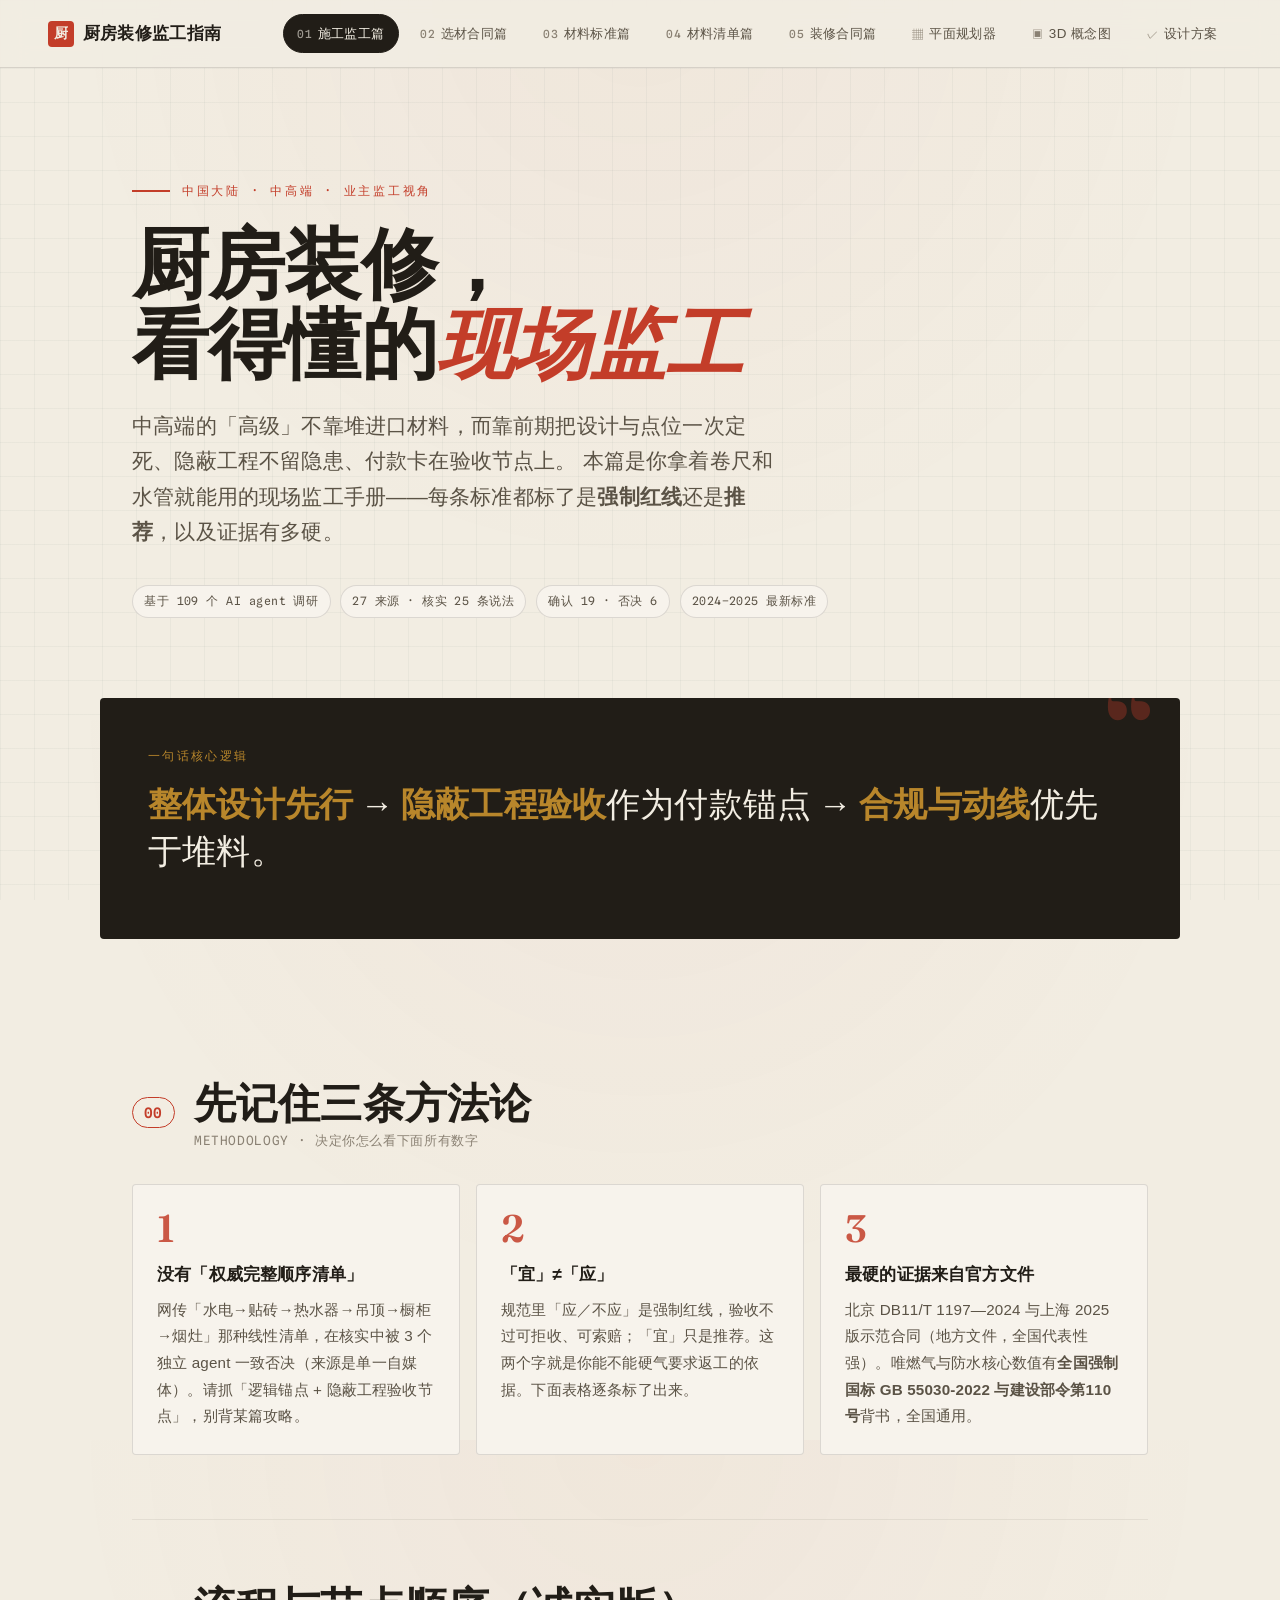
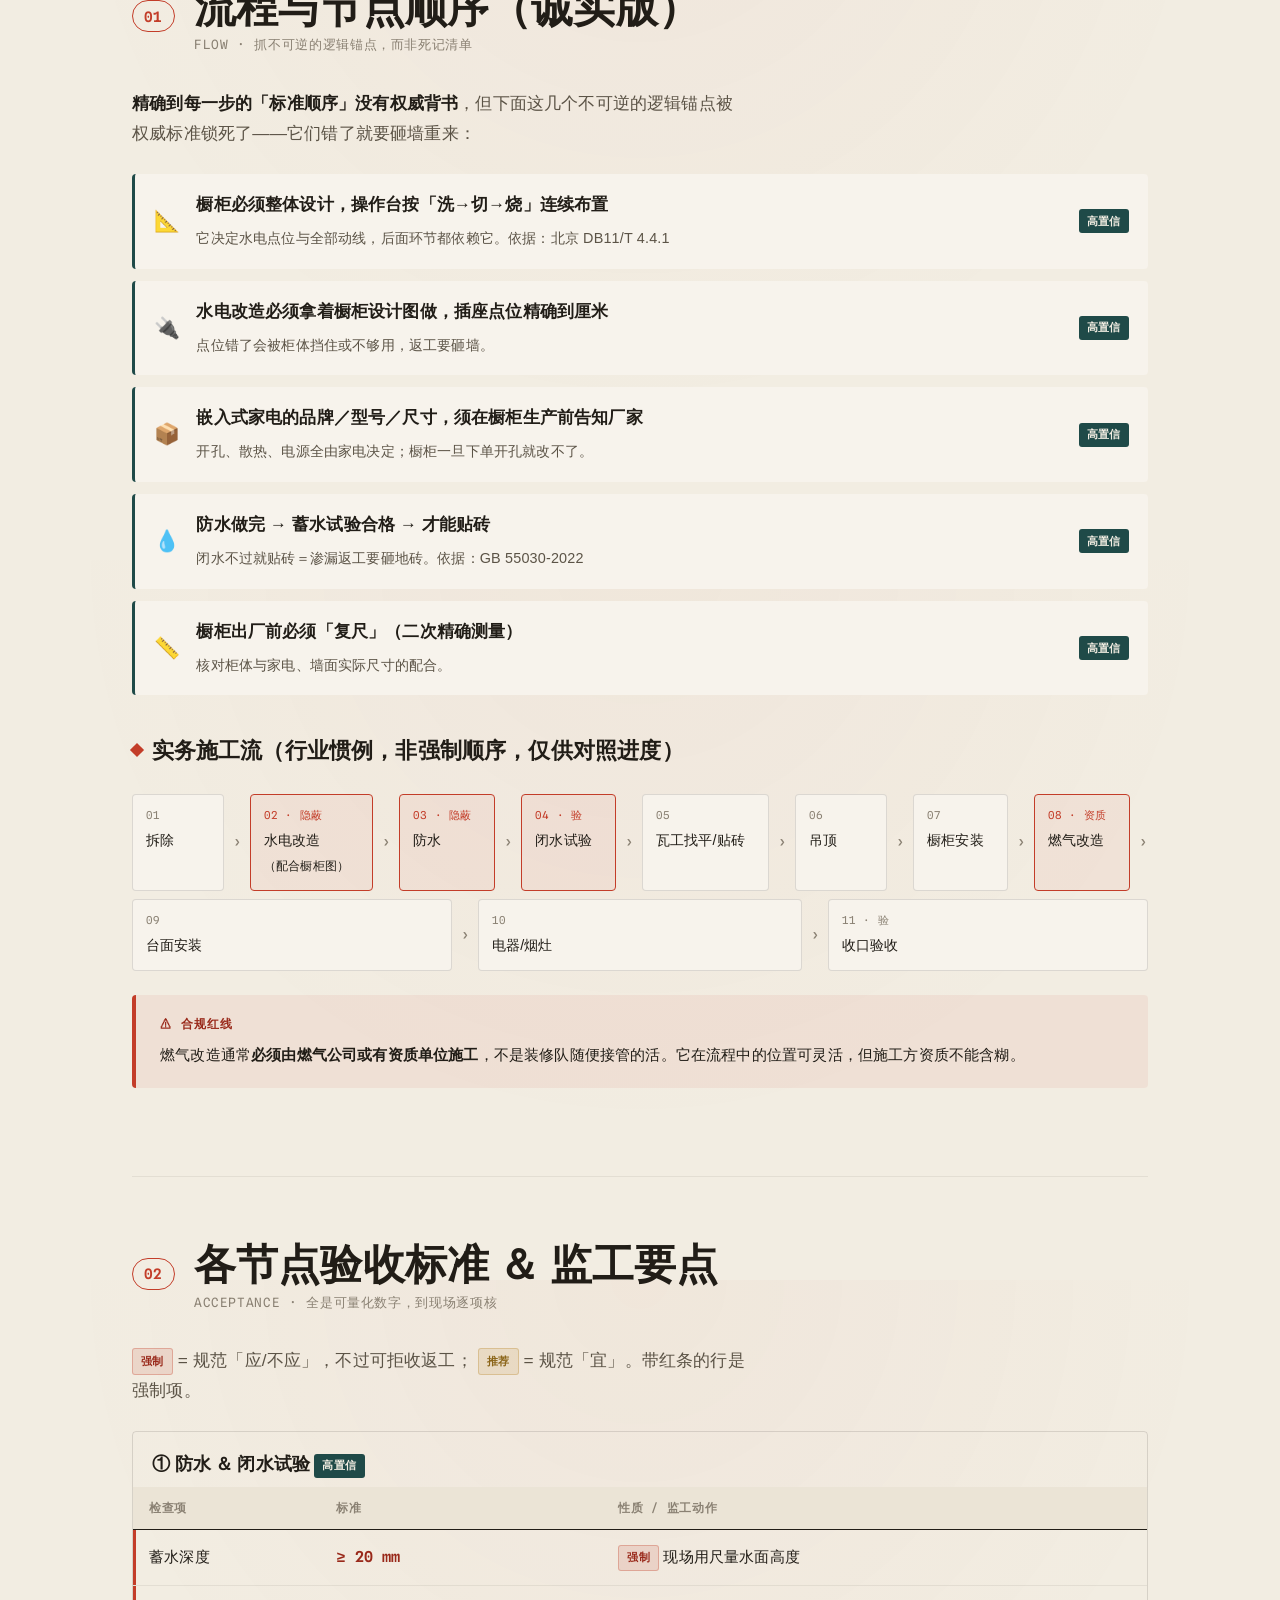
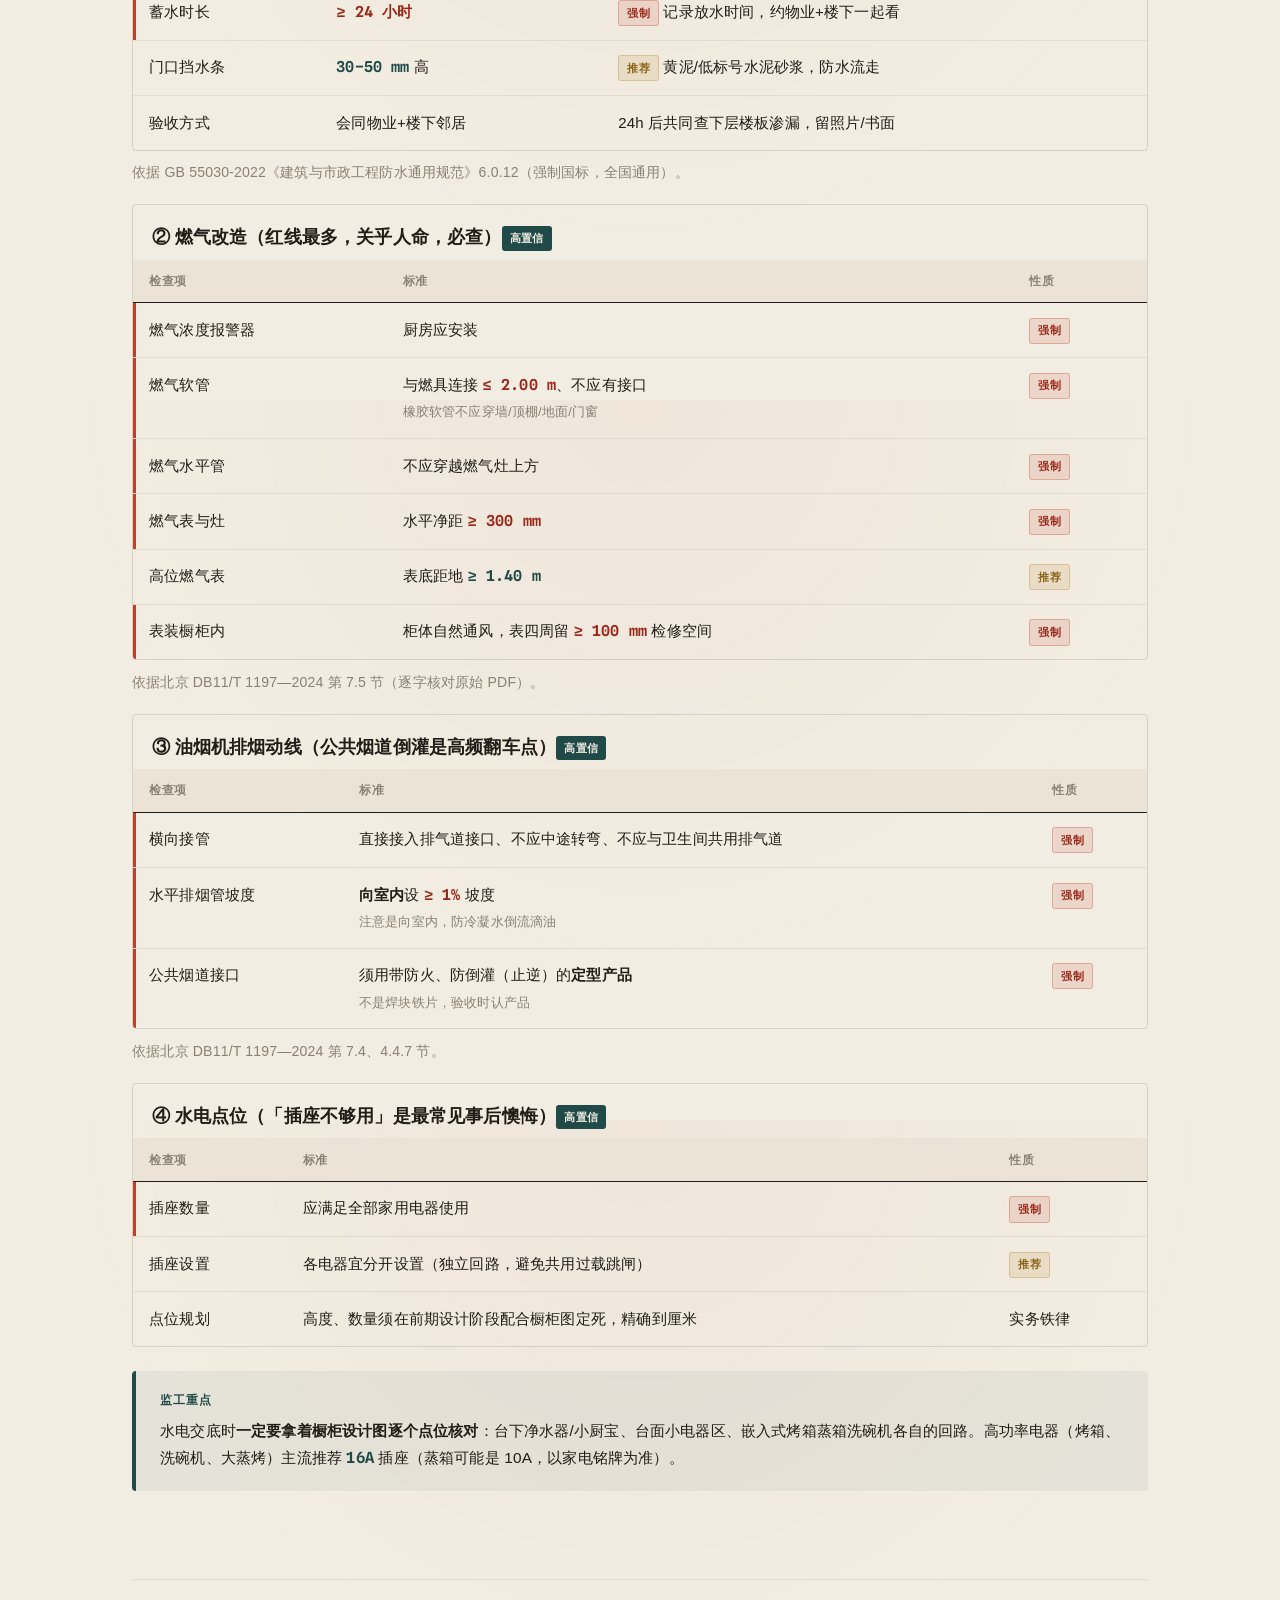
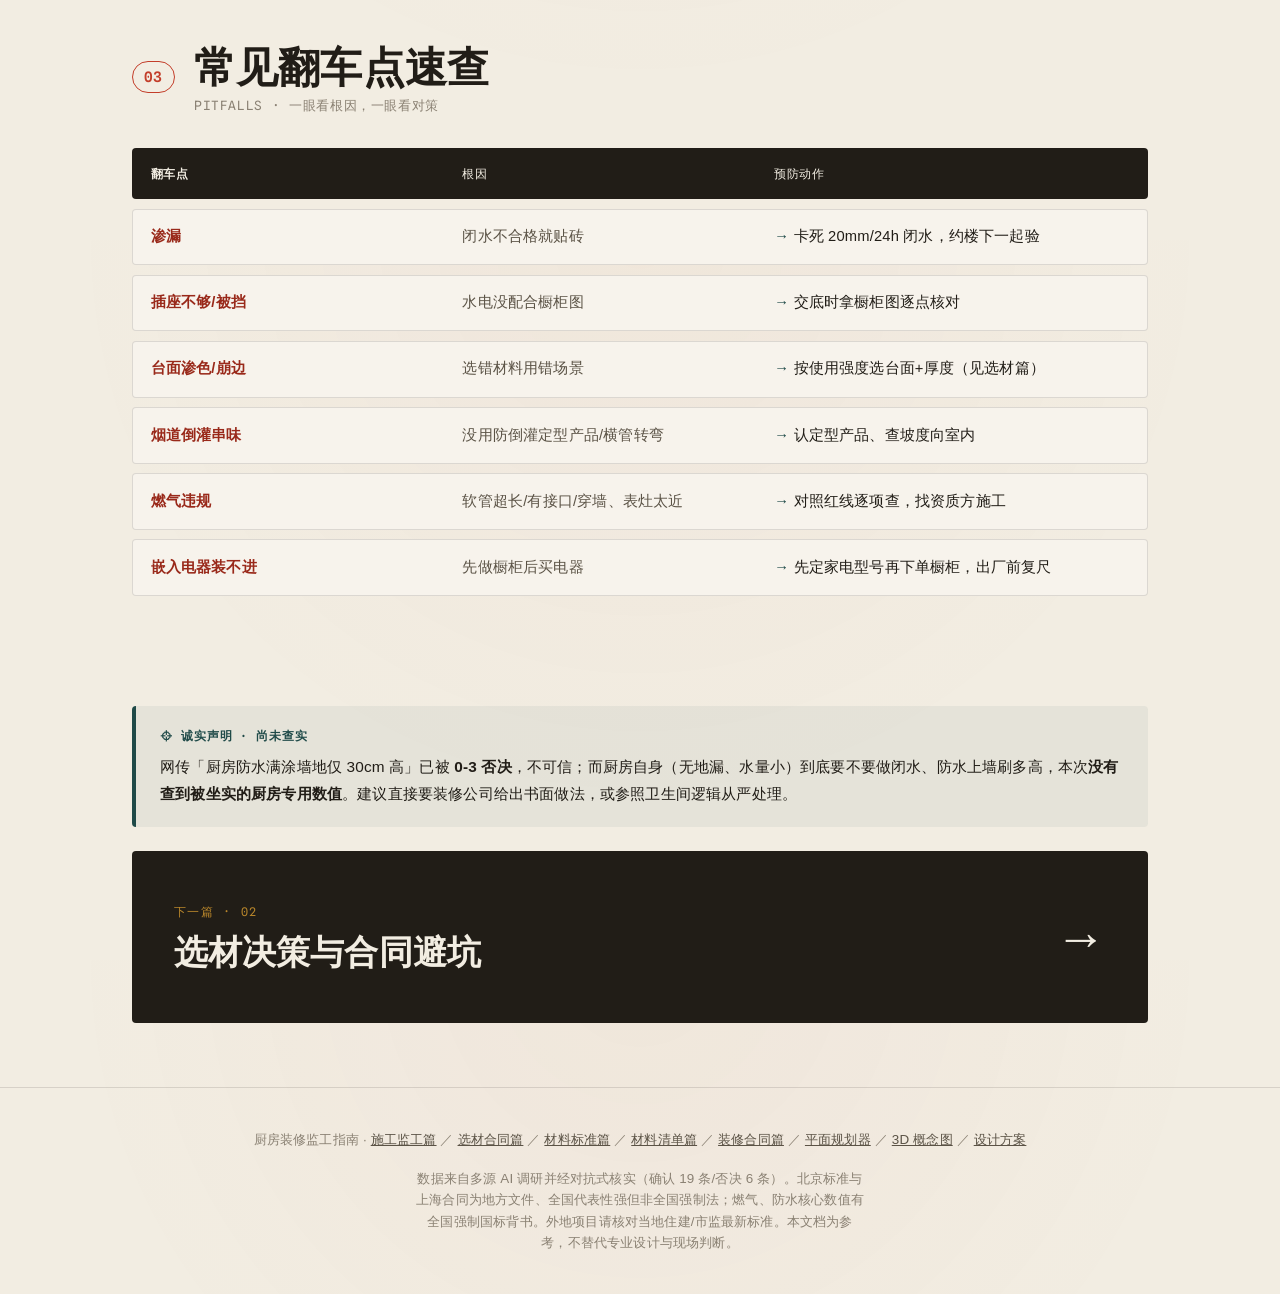
==== index.html @ a22a4bd1 "Initial commit: kitchen renovation design toolkit - index.html: project entry / navigation hub - kit" ====
<!DOCTYPE html>
<html lang="zh-CN">
<head>
<meta charset="UTF-8">
<meta name="viewport" content="width=device-width, initial-scale=1.0">
<title>厨房装修监工指南 · 施工监工篇</title>
<meta name="description" content="中国大陆中高端厨房装修：施工流程锚点、各节点可量化验收标准与现场监工要点、常见避坑速查。面向业主监工。">
<link rel="stylesheet" href="styles.css">
</head>
<body>

<!-- 阅读进度条 -->
<div class="progress" role="presentation"></div>

<!-- 导航：两个 tab 是页面互相跳转的主入口，当前页高亮 -->
<nav class="nav" aria-label="主导航">
  <a class="nav__brand" href="index.html">
    <span class="mark">厨</span>厨房装修监工指南
  </a>
  <div class="nav__tabs">
    <a class="nav__tab" href="index.html" aria-current="page"><span class="idx">01</span>施工监工篇</a>
    <a class="nav__tab" href="materials-contract.html"><span class="idx">02</span>选材合同篇</a>
    <a class="nav__tab" href="materials-standards.html"><span class="idx">03</span>材料标准篇</a>
    <a class="nav__tab" href="materials-list.html"><span class="idx">04</span>材料清单篇</a>
    <a class="nav__tab" href="contract.html"><span class="idx">05</span>装修合同篇</a>
    <a class="nav__tab" href="kitchen-planner.html"><span class="idx">▦</span>平面规划器</a>
    <a class="nav__tab" href="kitchen-3d.html"><span class="idx">▣</span>3D 概念图</a>
    <a class="nav__tab" href="kitchen-design.html"><span class="idx">✓</span>设计方案</a>
  </div>
</nav>

<!-- Hero -->
<header class="hero">
  <div class="hero__kicker">中国大陆 · 中高端 · 业主监工视角</div>
  <h1 class="hero__title">厨房装修，<br>看得懂的<em>现场监工</em></h1>
  <p class="hero__lede">
    中高端的「高级」不靠堆进口材料，而靠前期把设计与点位一次定死、隐蔽工程不留隐患、付款卡在验收节点上。
    本篇是你拿着卷尺和水管就能用的现场监工手册——每条标准都标了是<strong>强制红线</strong>还是<strong>推荐</strong>，以及证据有多硬。
  </p>
  <div class="hero__meta">
    <span class="chip">基于 109 个 AI agent 调研</span>
    <span class="chip">27 来源 · 核实 25 条说法</span>
    <span class="chip">确认 19 · 否决 6</span>
    <span class="chip">2024–2025 最新标准</span>
  </div>
</header>

<!-- 核心逻辑大引文 -->
<div class="creed" data-reveal>
  <div class="creed__label">一句话核心逻辑</div>
  <p class="creed__text">
    <b>整体设计先行</b> → <b>隐蔽工程验收</b>作为付款锚点 → <b>合规与动线</b>优先于堆料。
  </p>
</div>

<main class="wrap">

  <!-- 方法论 -->
  <section class="section" id="method">
    <div class="section__head">
      <span class="section__num">00</span>
      <h2 class="section__title">先记住三条方法论<small>METHODOLOGY · 决定你怎么看下面所有数字</small></h2>
    </div>
    <div class="cards">
      <article class="card" data-reveal>
        <div class="card__n">1</div>
        <h4>没有「权威完整顺序清单」</h4>
        <p>网传「水电→贴砖→热水器→吊顶→橱柜→烟灶」那种线性清单，在核实中被 3 个独立 agent 一致否决（来源是单一自媒体）。请抓「逻辑锚点 + 隐蔽工程验收节点」，别背某篇攻略。</p>
      </article>
      <article class="card" data-reveal>
        <div class="card__n">2</div>
        <h4>「宜」≠「应」</h4>
        <p>规范里「应／不应」是强制红线，验收不过可拒收、可索赔；「宜」只是推荐。这两个字就是你能不能硬气要求返工的依据。下面表格逐条标了出来。</p>
      </article>
      <article class="card" data-reveal>
        <div class="card__n">3</div>
        <h4>最硬的证据来自官方文件</h4>
        <p>北京 DB11/T 1197—2024 与上海 2025 版示范合同（地方文件，全国代表性强）。唯燃气与防水核心数值有<strong>全国强制国标 GB 55030-2022 与建设部令第110号</strong>背书，全国通用。</p>
      </article>
    </div>
  </section>

  <!-- 流程与锚点 -->
  <section class="section" id="flow">
    <div class="section__head">
      <span class="section__num">01</span>
      <h2 class="section__title">流程与节点顺序（诚实版）<small>FLOW · 抓不可逆的逻辑锚点，而非死记清单</small></h2>
    </div>
    <p class="lead-p"><strong>精确到每一步的「标准顺序」没有权威背书</strong>，但下面这几个不可逆的逻辑锚点被权威标准锁死了——它们错了就要砸墙重来：</p>

    <div class="anchors">
      <div class="anchor" data-reveal>
        <span class="anchor__icon">📐</span>
        <div class="anchor__body"><strong>橱柜必须整体设计，操作台按「洗→切→烧」连续布置</strong><span>它决定水电点位与全部动线，后面环节都依赖它。依据：北京 DB11/T 4.4.1</span></div>
        <span class="badge badge--hi">高置信</span>
      </div>
      <div class="anchor" data-reveal>
        <span class="anchor__icon">🔌</span>
        <div class="anchor__body"><strong>水电改造必须拿着橱柜设计图做，插座点位精确到厘米</strong><span>点位错了会被柜体挡住或不够用，返工要砸墙。</span></div>
        <span class="badge badge--hi">高置信</span>
      </div>
      <div class="anchor" data-reveal>
        <span class="anchor__icon">📦</span>
        <div class="anchor__body"><strong>嵌入式家电的品牌／型号／尺寸，须在橱柜生产前告知厂家</strong><span>开孔、散热、电源全由家电决定；橱柜一旦下单开孔就改不了。</span></div>
        <span class="badge badge--hi">高置信</span>
      </div>
      <div class="anchor" data-reveal>
        <span class="anchor__icon">💧</span>
        <div class="anchor__body"><strong>防水做完 → 蓄水试验合格 → 才能贴砖</strong><span>闭水不过就贴砖＝渗漏返工要砸地砖。依据：GB 55030-2022</span></div>
        <span class="badge badge--hi">高置信</span>
      </div>
      <div class="anchor" data-reveal>
        <span class="anchor__icon">📏</span>
        <div class="anchor__body"><strong>橱柜出厂前必须「复尺」（二次精确测量）</strong><span>核对柜体与家电、墙面实际尺寸的配合。</span></div>
        <span class="badge badge--hi">高置信</span>
      </div>
    </div>

    <h3 class="block-title">实务施工流（行业惯例，非强制顺序，仅供对照进度）</h3>
    <div class="flow" data-reveal>
      <div class="flow__step"><span class="s-num">01</span>拆除</div>
      <span class="flow__arrow">›</span>
      <div class="flow__step is-key"><span class="s-num">02 · 隐蔽</span>水电改造<br><small>（配合橱柜图）</small></div>
      <span class="flow__arrow">›</span>
      <div class="flow__step is-key"><span class="s-num">03 · 隐蔽</span>防水</div>
      <span class="flow__arrow">›</span>
      <div class="flow__step is-key"><span class="s-num">04 · 验</span>闭水试验</div>
      <span class="flow__arrow">›</span>
      <div class="flow__step"><span class="s-num">05</span>瓦工找平/贴砖</div>
      <span class="flow__arrow">›</span>
      <div class="flow__step"><span class="s-num">06</span>吊顶</div>
      <span class="flow__arrow">›</span>
      <div class="flow__step"><span class="s-num">07</span>橱柜安装</div>
      <span class="flow__arrow">›</span>
      <div class="flow__step is-key"><span class="s-num">08 · 资质</span>燃气改造</div>
      <span class="flow__arrow">›</span>
      <div class="flow__step"><span class="s-num">09</span>台面安装</div>
      <span class="flow__arrow">›</span>
      <div class="flow__step"><span class="s-num">10</span>电器/烟灶</div>
      <span class="flow__arrow">›</span>
      <div class="flow__step"><span class="s-num">11 · 验</span>收口验收</div>
    </div>
    <div class="callout callout--warn" data-reveal>
      <span class="callout__tag">⚠ 合规红线</span>
      <p>燃气改造通常<strong>必须由燃气公司或有资质单位施工</strong>，不是装修队随便接管的活。它在流程中的位置可灵活，但施工方资质不能含糊。</p>
    </div>
  </section>

  <!-- 验收标准 -->
  <section class="section" id="acceptance">
    <div class="section__head">
      <span class="section__num">02</span>
      <h2 class="section__title">各节点验收标准 ＆ 监工要点<small>ACCEPTANCE · 全是可量化数字，到现场逐项核</small></h2>
    </div>
    <p class="lead-p">
      <span class="badge badge--must">强制</span> = 规范「应/不应」，不过可拒收返工；
      <span class="badge badge--rec">推荐</span> = 规范「宜」。带红条的行是强制项。
    </p>

    <!-- 防水 -->
    <div class="table-wrap" data-reveal>
      <table>
        <caption>① 防水 ＆ 闭水试验 <span class="badge badge--hi">高置信</span></caption>
        <thead><tr><th>检查项</th><th>标准</th><th>性质 / 监工动作</th></tr></thead>
        <tbody>
          <tr class="row-must"><td>蓄水深度</td><td><span class="spec">≥ 20 mm</span></td><td><span class="badge badge--must">强制</span> 现场用尺量水面高度</td></tr>
          <tr class="row-must"><td>蓄水时长</td><td><span class="spec">≥ 24 小时</span></td><td><span class="badge badge--must">强制</span> 记录放水时间，约物业+楼下一起看</td></tr>
          <tr><td>门口挡水条</td><td><span class="spec spec--ok">30–50 mm</span> 高</td><td><span class="badge badge--rec">推荐</span> 黄泥/低标号水泥砂浆，防水流走</td></tr>
          <tr><td>验收方式</td><td>会同物业+楼下邻居</td><td>24h 后共同查下层楼板渗漏，留照片/书面</td></tr>
        </tbody>
      </table>
    </div>
    <p style="font-size:.88rem;color:var(--ink-faint);margin-top:.4rem">依据 GB 55030-2022《建筑与市政工程防水通用规范》6.0.12（强制国标，全国通用）。</p>

    <!-- 燃气 -->
    <div class="table-wrap" data-reveal>
      <table>
        <caption>② 燃气改造（红线最多，关乎人命，必查）<span class="badge badge--hi">高置信</span></caption>
        <thead><tr><th>检查项</th><th>标准</th><th>性质</th></tr></thead>
        <tbody>
          <tr class="row-must"><td>燃气浓度报警器</td><td>厨房应安装</td><td><span class="badge badge--must">强制</span></td></tr>
          <tr class="row-must"><td>燃气软管</td><td>与燃具连接 <span class="spec">≤ 2.00 m</span>、不应有接口<span class="sub">橡胶软管不应穿墙/顶棚/地面/门窗</span></td><td><span class="badge badge--must">强制</span></td></tr>
          <tr class="row-must"><td>燃气水平管</td><td>不应穿越燃气灶上方</td><td><span class="badge badge--must">强制</span></td></tr>
          <tr class="row-must"><td>燃气表与灶</td><td>水平净距 <span class="spec">≥ 300 mm</span></td><td><span class="badge badge--must">强制</span></td></tr>
          <tr><td>高位燃气表</td><td>表底距地 <span class="spec spec--ok">≥ 1.40 m</span></td><td><span class="badge badge--rec">推荐</span></td></tr>
          <tr class="row-must"><td>表装橱柜内</td><td>柜体自然通风，表四周留 <span class="spec">≥ 100 mm</span> 检修空间</td><td><span class="badge badge--must">强制</span></td></tr>
        </tbody>
      </table>
    </div>
    <p style="font-size:.88rem;color:var(--ink-faint);margin-top:.4rem">依据北京 DB11/T 1197—2024 第 7.5 节（逐字核对原始 PDF）。</p>

    <!-- 排烟 -->
    <div class="table-wrap" data-reveal>
      <table>
        <caption>③ 油烟机排烟动线（公共烟道倒灌是高频翻车点）<span class="badge badge--hi">高置信</span></caption>
        <thead><tr><th>检查项</th><th>标准</th><th>性质</th></tr></thead>
        <tbody>
          <tr class="row-must"><td>横向接管</td><td>直接接入排气道接口、不应中途转弯、不应与卫生间共用排气道</td><td><span class="badge badge--must">强制</span></td></tr>
          <tr class="row-must"><td>水平排烟管坡度</td><td><strong>向室内</strong>设 <span class="spec">≥ 1%</span> 坡度<span class="sub">注意是向室内，防冷凝水倒流滴油</span></td><td><span class="badge badge--must">强制</span></td></tr>
          <tr class="row-must"><td>公共烟道接口</td><td>须用带防火、防倒灌（止逆）的<strong>定型产品</strong><span class="sub">不是焊块铁片，验收时认产品</span></td><td><span class="badge badge--must">强制</span></td></tr>
        </tbody>
      </table>
    </div>
    <p style="font-size:.88rem;color:var(--ink-faint);margin-top:.4rem">依据北京 DB11/T 1197—2024 第 7.4、4.4.7 节。</p>

    <!-- 水电点位 -->
    <div class="table-wrap" data-reveal>
      <table>
        <caption>④ 水电点位（「插座不够用」是最常见事后懊悔）<span class="badge badge--hi">高置信</span></caption>
        <thead><tr><th>检查项</th><th>标准</th><th>性质</th></tr></thead>
        <tbody>
          <tr class="row-must"><td>插座数量</td><td>应满足全部家用电器使用</td><td><span class="badge badge--must">强制</span></td></tr>
          <tr><td>插座设置</td><td>各电器宜分开设置（独立回路，避免共用过载跳闸）</td><td><span class="badge badge--rec">推荐</span></td></tr>
          <tr><td>点位规划</td><td>高度、数量须在前期设计阶段配合橱柜图定死，精确到厘米</td><td>实务铁律</td></tr>
        </tbody>
      </table>
    </div>
    <div class="callout callout--honest" data-reveal>
      <span class="callout__tag">监工重点</span>
      <p>水电交底时<strong>一定要拿着橱柜设计图逐个点位核对</strong>：台下净水器/小厨宝、台面小电器区、嵌入式烤箱蒸箱洗碗机各自的回路。高功率电器（烤箱、洗碗机、大蒸烤）主流推荐 <span class="spec spec--ok">16A</span> 插座（蒸箱可能是 10A，以家电铭牌为准）。</p>
    </div>
  </section>

  <!-- 避坑速查 -->
  <section class="section" id="pitfalls">
    <div class="section__head">
      <span class="section__num">03</span>
      <h2 class="section__title">常见翻车点速查<small>PITFALLS · 一眼看根因，一眼看对策</small></h2>
    </div>
    <div class="pitfalls">
      <div class="pitfall pitfall--head"><div class="pitfall__t">翻车点</div><div class="pitfall__c">根因</div><div class="pitfall__f">预防动作</div></div>
      <div class="pitfall" data-reveal><div class="pitfall__t">渗漏</div><div class="pitfall__c">闭水不合格就贴砖</div><div class="pitfall__f">卡死 20mm/24h 闭水，约楼下一起验</div></div>
      <div class="pitfall" data-reveal><div class="pitfall__t">插座不够/被挡</div><div class="pitfall__c">水电没配合橱柜图</div><div class="pitfall__f">交底时拿橱柜图逐点核对</div></div>
      <div class="pitfall" data-reveal><div class="pitfall__t">台面渗色/崩边</div><div class="pitfall__c">选错材料用错场景</div><div class="pitfall__f">按使用强度选台面+厚度（见选材篇）</div></div>
      <div class="pitfall" data-reveal><div class="pitfall__t">烟道倒灌串味</div><div class="pitfall__c">没用防倒灌定型产品/横管转弯</div><div class="pitfall__f">认定型产品、查坡度向室内</div></div>
      <div class="pitfall" data-reveal><div class="pitfall__t">燃气违规</div><div class="pitfall__c">软管超长/有接口/穿墙、表灶太近</div><div class="pitfall__f">对照红线逐项查，找资质方施工</div></div>
      <div class="pitfall" data-reveal><div class="pitfall__t">嵌入电器装不进</div><div class="pitfall__c">先做橱柜后买电器</div><div class="pitfall__f">先定家电型号再下单橱柜，出厂前复尺</div></div>
    </div>
  </section>

  <!-- 厨房防水开放问题 -->
  <div class="callout callout--honest" data-reveal>
    <span class="callout__tag">⌖ 诚实声明 · 尚未查实</span>
    <p>网传「厨房防水满涂墙地仅 30cm 高」已被 <strong>0-3 否决</strong>，不可信；而厨房自身（无地漏、水量小）到底要不要做闭水、防水上墙刷多高，本次<strong>没有查到被坐实的厨房专用数值</strong>。建议直接要装修公司给出书面做法，或参照卫生间逻辑从严处理。</p>
  </div>

</main>

<!-- 跨页跳转：去选材合同篇 -->
<div class="wrap">
  <a class="handoff__link" href="materials-contract.html">
    <div>
      <div class="handoff__meta">下一篇 · 02</div>
      <div class="handoff__title">选材决策与合同避坑</div>
    </div>
    <span class="handoff__arrow">→</span>
  </a>
</div>

<footer class="footer">
  <p>厨房装修监工指南 · <a href="index.html">施工监工篇</a> ／ <a href="materials-contract.html">选材合同篇</a> ／ <a href="materials-standards.html">材料标准篇</a> ／ <a href="materials-list.html">材料清单篇</a> ／ <a href="contract.html">装修合同篇</a> ／ <a href="kitchen-planner.html">平面规划器</a> ／ <a href="kitchen-3d.html">3D 概念图</a> ／ <a href="kitchen-design.html">设计方案</a></p>
  <p class="disclaimer">数据来自多源 AI 调研并经对抗式核实（确认 19 条/否决 6 条）。北京标准与上海合同为地方文件、全国代表性强但非全国强制法；燃气、防水核心数值有全国强制国标背书。外地项目请核对当地住建/市监最新标准。本文档为参考，不替代专业设计与现场判断。</p>
</footer>

<script src="app.js"></script>
</body>
</html>
---- styles.css ----
/* ============================================================
   厨房装修监工指南 — 共享样式表
   美学方向：施工蓝图 × 编辑杂志（warm concrete + blueprint grid + 朱红红线）
   两个页面（index.html / materials-contract.html）共用本文件
   ============================================================ */

/* ---------- 字体（Latin 走 Google Fonts，中文走系统字体优雅降级）---------- */
@import url('https://fonts.googleapis.com/css2?family=Fraunces:opsz,wght@9..144,400;9..144,500;9..144,600;9..144,900&family=Spline+Sans+Mono:wght@400;500;600&display=swap');

/* ---------- 设计变量 ---------- */
:root {
  /* 色板：温暖水泥纸 + 炭墨 + 朱红红线 + 墨青 + 琥珀 */
  --paper:      #f2ede2;
  --paper-2:    #ebe4d6;
  --paper-card: #f7f3ec;
  --ink:        #211d17;
  --ink-soft:   #5b5346;
  --ink-faint:  #8a8173;
  --red:        #c33d29;   /* 红线 / 强制 */
  --red-deep:   #99291a;
  --teal:       #1f4a48;   /* 次级强调 */
  --amber:      #b8862b;   /* 推荐 / 中置信度 */
  --line:       rgba(33, 29, 23, 0.13);
  --line-soft:  rgba(33, 29, 23, 0.07);

  /* 字体族 */
  --font-display: "Fraunces", "Songti SC", "STSong", Georgia, serif;
  --font-body:    "PingFang SC", "Hiragino Sans GB", "Microsoft YaHei", "Noto Sans SC", sans-serif;
  --font-mono:    "Spline Sans Mono", "SF Mono", "JetBrains Mono", ui-monospace, monospace;

  /* 节奏 */
  --maxw: 1080px;
  --radius: 4px;
}

/* ---------- reset ---------- */
*, *::before, *::after { box-sizing: border-box; margin: 0; padding: 0; }

html { scroll-behavior: smooth; -webkit-text-size-adjust: 100%; }

body {
  font-family: var(--font-body);
  background-color: var(--paper);
  color: var(--ink);
  line-height: 1.75;
  font-size: 17px;
  letter-spacing: 0.01em;
  /* 蓝图网格 + 极淡颗粒，营造图纸/水泥质感 */
  background-image:
    linear-gradient(rgba(31, 74, 72, 0.045) 1px, transparent 1px),
    linear-gradient(90deg, rgba(31, 74, 72, 0.045) 1px, transparent 1px),
    radial-gradient(circle at 50% 0%, rgba(195, 61, 41, 0.04), transparent 60%);
  background-size: 34px 34px, 34px 34px, 100% 720px;
  background-attachment: fixed, fixed, scroll;
  text-rendering: optimizeLegibility;
  -webkit-font-smoothing: antialiased;
}

/* ---------- 顶部阅读进度条 ---------- */
.progress {
  position: fixed;
  top: 0; left: 0;
  height: 3px;
  width: 0%;
  background: linear-gradient(90deg, var(--red), var(--amber));
  z-index: 200;
  transition: width 0.1s linear;
}

/* ---------- 导航（两页共用，承载互相跳转）---------- */
.nav {
  position: sticky;
  top: 0;
  z-index: 100;
  display: flex;
  align-items: center;
  justify-content: space-between;
  gap: 1rem;
  padding: 0.85rem clamp(1rem, 4vw, 3rem);
  background: rgba(242, 237, 226, 0.86);
  backdrop-filter: blur(12px);
  border-bottom: 1px solid var(--line);
}

.nav__brand {
  font-family: var(--font-display);
  font-weight: 600;
  font-size: 1.05rem;
  letter-spacing: 0.02em;
  display: flex;
  align-items: center;
  gap: 0.55rem;
  color: var(--ink);
  text-decoration: none;
  white-space: nowrap;
}
.nav__brand .mark {
  display: inline-grid;
  place-items: center;
  width: 26px; height: 26px;
  background: var(--red);
  color: var(--paper);
  font-family: var(--font-mono);
  font-size: 0.85rem;
  font-weight: 600;
  border-radius: var(--radius);
}

.nav__tabs { display: flex; flex-wrap: wrap; gap: 0.4rem; }

/* tab 是页面间互相跳转的入口 */
.nav__tab {
  position: relative;
  font-size: 0.84rem;
  font-weight: 500;
  letter-spacing: 0.03em;
  text-decoration: none;
  color: var(--ink-soft);
  padding: 0.45rem 0.85rem;
  border-radius: 999px;
  border: 1px solid transparent;
  transition: color 0.2s, background 0.2s, border-color 0.2s;
  white-space: nowrap;
}
.nav__tab .idx {
  font-family: var(--font-mono);
  font-size: 0.7rem;
  color: var(--ink-faint);
  margin-right: 0.35rem;
}
.nav__tab:hover { color: var(--ink); background: var(--paper-2); }
.nav__tab[aria-current="page"] {
  color: var(--paper);
  background: var(--ink);
  border-color: var(--ink);
}
.nav__tab[aria-current="page"] .idx { color: rgba(242, 237, 226, 0.6); }

/* ---------- 容器 ---------- */
.wrap { max-width: var(--maxw); margin: 0 auto; padding: 0 clamp(1rem, 4vw, 2rem); }

/* ---------- Hero ---------- */
.hero {
  padding: clamp(3.5rem, 9vw, 7rem) clamp(1rem, 4vw, 2rem) clamp(2.5rem, 5vw, 4rem);
  max-width: var(--maxw);
  margin: 0 auto;
}
.hero__kicker {
  font-family: var(--font-mono);
  font-size: 0.78rem;
  letter-spacing: 0.22em;
  text-transform: uppercase;
  color: var(--red);
  display: flex;
  align-items: center;
  gap: 0.75rem;
  margin-bottom: 1.4rem;
}
.hero__kicker::before {
  content: "";
  width: 38px; height: 2px;
  background: var(--red);
}
.hero__title {
  font-family: var(--font-display);
  font-weight: 600;
  font-size: clamp(2.6rem, 7vw, 4.8rem);
  line-height: 1.04;
  letter-spacing: -0.01em;
  margin-bottom: 1.5rem;
}
.hero__title em {
  font-style: italic;
  color: var(--red);
}
.hero__lede {
  font-size: clamp(1.05rem, 2.2vw, 1.3rem);
  max-width: 56ch;
  color: var(--ink-soft);
  line-height: 1.7;
}
.hero__meta {
  margin-top: 2.2rem;
  display: flex;
  flex-wrap: wrap;
  gap: 0.6rem;
}
.chip {
  font-family: var(--font-mono);
  font-size: 0.72rem;
  letter-spacing: 0.04em;
  padding: 0.35rem 0.7rem;
  border: 1px solid var(--line);
  border-radius: 999px;
  color: var(--ink-soft);
  background: var(--paper-card);
}

/* ---------- 核心逻辑大引文 ---------- */
.creed {
  max-width: var(--maxw);
  margin: 1rem auto clamp(3rem, 6vw, 5rem);
  padding: clamp(1.8rem, 4vw, 3rem);
  background: var(--ink);
  color: var(--paper);
  border-radius: var(--radius);
  position: relative;
  overflow: hidden;
}
.creed::before {
  content: "“";
  position: absolute;
  top: -2.2rem; right: 1.5rem;
  font-family: var(--font-display);
  font-size: 11rem;
  color: rgba(195, 61, 41, 0.35);
  line-height: 1;
}
.creed__label {
  font-family: var(--font-mono);
  font-size: 0.74rem;
  letter-spacing: 0.2em;
  text-transform: uppercase;
  color: var(--amber);
  margin-bottom: 0.9rem;
}
.creed__text {
  font-family: var(--font-display);
  font-size: clamp(1.4rem, 3.4vw, 2.1rem);
  line-height: 1.4;
  font-weight: 500;
  position: relative;
  z-index: 1;
}
.creed__text b { color: var(--amber); font-weight: 600; }

/* ---------- 章节 ---------- */
.section { padding: clamp(2.5rem, 5vw, 4rem) 0; }
.section + .section { border-top: 1px solid var(--line-soft); }

.section__head {
  display: flex;
  align-items: baseline;
  gap: 1.2rem;
  margin-bottom: 2.2rem;
}
.section__num {
  font-family: var(--font-mono);
  font-size: 0.9rem;
  font-weight: 600;
  color: var(--red);
  border: 1.5px solid var(--red);
  border-radius: 999px;
  padding: 0.15rem 0.7rem;
  flex-shrink: 0;
  margin-top: 0.4rem;
}
.section__title {
  font-family: var(--font-display);
  font-weight: 600;
  font-size: clamp(1.7rem, 4vw, 2.6rem);
  line-height: 1.12;
}
.section__title small {
  display: block;
  font-family: var(--font-mono);
  font-size: 0.8rem;
  font-weight: 400;
  letter-spacing: 0.05em;
  color: var(--ink-faint);
  margin-top: 0.5rem;
}

.lead-p { font-size: 1.08rem; color: var(--ink-soft); max-width: 64ch; margin-bottom: 1.6rem; }
.lead-p strong { color: var(--ink); }

/* ---------- 通用文本元素 ---------- */
h3.block-title {
  font-family: var(--font-display);
  font-size: 1.4rem;
  font-weight: 600;
  margin: 2.2rem 0 1rem;
  display: flex;
  align-items: center;
  gap: 0.6rem;
}
h3.block-title::before {
  content: "";
  width: 10px; height: 10px;
  background: var(--red);
  transform: rotate(45deg);
  flex-shrink: 0;
}
p { margin-bottom: 1rem; }
strong { font-weight: 600; }
a.inline { color: var(--red-deep); text-decoration: underline; text-underline-offset: 3px; }

/* ---------- 徽章：强制 / 推荐 / 置信度 ---------- */
.badge {
  display: inline-flex;
  align-items: center;
  gap: 0.3rem;
  font-family: var(--font-mono);
  font-size: 0.68rem;
  font-weight: 600;
  letter-spacing: 0.04em;
  padding: 0.16rem 0.5rem;
  border-radius: 3px;
  white-space: nowrap;
  vertical-align: middle;
}
.badge--must  { background: rgba(195, 61, 41, 0.13);  color: var(--red-deep); border: 1px solid rgba(195, 61, 41, 0.3); }
.badge--rec   { background: rgba(184, 134, 43, 0.14); color: #8a6418;        border: 1px solid rgba(184, 134, 43, 0.32); }
.badge--hi    { background: var(--teal); color: var(--paper); }
.badge--mid   { background: transparent; color: var(--teal); border: 1px solid var(--teal); }

/* ---------- 方法论卡片 ---------- */
.cards { display: grid; grid-template-columns: repeat(auto-fit, minmax(250px, 1fr)); gap: 1rem; }
.card {
  background: var(--paper-card);
  border: 1px solid var(--line);
  border-radius: var(--radius);
  padding: 1.5rem;
  position: relative;
}
.card__n {
  font-family: var(--font-display);
  font-size: 2.4rem;
  font-weight: 600;
  color: var(--red);
  line-height: 1;
  opacity: 0.85;
}
.card h4 { font-size: 1.08rem; margin: 0.7rem 0 0.5rem; font-weight: 600; }
.card p { font-size: 0.95rem; color: var(--ink-soft); margin: 0; }

/* ---------- 流程时间线 ---------- */
.flow {
  margin: 1.5rem 0;
  display: flex;
  flex-wrap: wrap;
  gap: 0.5rem;
  align-items: stretch;
}
.flow__step {
  flex: 1 1 auto;
  min-width: 92px;
  background: var(--paper-card);
  border: 1px solid var(--line);
  border-radius: var(--radius);
  padding: 0.7rem 0.8rem;
  position: relative;
  font-size: 0.9rem;
}
.flow__step .s-num {
  font-family: var(--font-mono);
  font-size: 0.68rem;
  color: var(--ink-faint);
  display: block;
  margin-bottom: 0.2rem;
}
.flow__step.is-key { border-color: var(--red); background: rgba(195, 61, 41, 0.06); }
.flow__step.is-key .s-num { color: var(--red); }
.flow__arrow { align-self: center; color: var(--ink-faint); font-family: var(--font-mono); }

/* ---------- 锚点列表 ---------- */
.anchors { display: grid; gap: 0.75rem; margin: 1.4rem 0; }
.anchor {
  display: grid;
  grid-template-columns: auto 1fr auto;
  gap: 1rem;
  align-items: center;
  padding: 1rem 1.2rem;
  background: var(--paper-card);
  border-left: 3px solid var(--teal);
  border-radius: var(--radius);
}
.anchor__icon { font-size: 1.3rem; }
.anchor__body strong { display: block; margin-bottom: 0.2rem; }
.anchor__body span { font-size: 0.9rem; color: var(--ink-soft); }

/* ---------- 规格表 ---------- */
.table-wrap { overflow-x: auto; margin: 1.2rem 0 0.6rem; border: 1px solid var(--line); border-radius: var(--radius); }
table { width: 100%; border-collapse: collapse; font-size: 0.94rem; min-width: 520px; }
caption {
  text-align: left;
  font-family: var(--font-display);
  font-weight: 600;
  font-size: 1.15rem;
  padding: 1rem 1.2rem 0.4rem;
  caption-side: top;
}
thead th {
  text-align: left;
  font-family: var(--font-mono);
  font-size: 0.72rem;
  letter-spacing: 0.06em;
  text-transform: uppercase;
  color: var(--ink-faint);
  font-weight: 600;
  padding: 0.7rem 1rem;
  border-bottom: 1.5px solid var(--ink);
  background: var(--paper-2);
}
tbody td { padding: 0.85rem 1rem; border-bottom: 1px solid var(--line-soft); vertical-align: top; }
tbody tr:last-child td { border-bottom: none; }
tbody tr:hover { background: rgba(31, 74, 72, 0.03); }
/* 规格数值用等宽，给工程规格书质感 */
.spec { font-family: var(--font-mono); font-weight: 600; color: var(--red-deep); white-space: nowrap; }
.spec--ok { color: var(--teal); }
td .sub { display: block; font-size: 0.82rem; color: var(--ink-faint); margin-top: 0.2rem; }

/* 强制行的左侧红条 */
tr.row-must td:first-child { box-shadow: inset 3px 0 0 var(--red); }

/* ---------- 对比表（材料）---------- */
.versus {
  display: grid;
  grid-template-columns: 140px 1fr 1fr;
  border: 1px solid var(--line);
  border-radius: var(--radius);
  overflow: hidden;
  margin: 1.4rem 0;
  font-size: 0.94rem;
}
.versus > div { padding: 0.85rem 1rem; border-bottom: 1px solid var(--line-soft); }
.versus__h {
  font-family: var(--font-display);
  font-weight: 600;
  font-size: 1.15rem;
  background: var(--paper-2);
  border-bottom: 1.5px solid var(--ink) !important;
}
.versus__rk { font-family: var(--font-mono); font-size: 0.74rem; letter-spacing: 0.05em; color: var(--ink-faint); text-transform: uppercase; background: var(--paper-card); display: flex; align-items: center; }
.versus__a { background: rgba(31, 74, 72, 0.04); }
.versus > div:nth-last-child(-n+3) { border-bottom: none; }

/* ---------- 付款阶段 stepper ---------- */
.steps { counter-reset: step; display: grid; gap: 0.8rem; margin: 1.4rem 0; }
.step {
  display: grid;
  grid-template-columns: auto 1fr;
  gap: 1.1rem;
  align-items: start;
  padding: 1.1rem 1.3rem;
  background: var(--paper-card);
  border: 1px solid var(--line);
  border-radius: var(--radius);
  position: relative;
}
.step::before {
  counter-increment: step;
  content: counter(step);
  font-family: var(--font-display);
  font-weight: 600;
  font-size: 1.3rem;
  width: 2.3rem; height: 2.3rem;
  display: grid; place-items: center;
  background: var(--ink);
  color: var(--paper);
  border-radius: 50%;
  flex-shrink: 0;
}
.step strong { display: block; margin-bottom: 0.2rem; }
.step span { font-size: 0.92rem; color: var(--ink-soft); }

/* ---------- 提示框：红线警告 / 诚实声明 ---------- */
.callout {
  margin: 1.5rem 0;
  padding: 1.2rem 1.4rem 1.2rem 1.5rem;
  border-radius: var(--radius);
  border-left: 4px solid;
  font-size: 0.96rem;
}
.callout__tag {
  font-family: var(--font-mono);
  font-size: 0.72rem;
  font-weight: 600;
  letter-spacing: 0.08em;
  text-transform: uppercase;
  display: block;
  margin-bottom: 0.5rem;
}
.callout--warn   { background: rgba(195, 61, 41, 0.07);  border-color: var(--red); }
.callout--warn .callout__tag { color: var(--red-deep); }
.callout--honest { background: rgba(31, 74, 72, 0.06);  border-color: var(--teal); }
.callout--honest .callout__tag { color: var(--teal); }
.callout p:last-child { margin-bottom: 0; }

/* ---------- 避坑清单 ---------- */
.pitfalls { display: grid; gap: 0.6rem; margin: 1.4rem 0; }
.pitfall {
  display: grid;
  grid-template-columns: 1fr 1fr 1.2fr;
  gap: 1rem;
  padding: 0.9rem 1.1rem;
  background: var(--paper-card);
  border: 1px solid var(--line);
  border-radius: var(--radius);
  font-size: 0.92rem;
}
.pitfall__t { font-weight: 600; color: var(--red-deep); }
.pitfall__c { color: var(--ink-soft); }
.pitfall__f { color: var(--ink); }
.pitfall__f::before { content: "→ "; color: var(--teal); font-weight: 700; }
.pitfall--head { background: var(--ink); color: var(--paper); font-family: var(--font-mono); font-size: 0.72rem; letter-spacing: 0.05em; text-transform: uppercase; }
.pitfall--head .pitfall__t, .pitfall--head .pitfall__c, .pitfall--head .pitfall__f { color: var(--paper); }
.pitfall--head .pitfall__f::before { content: ""; }

/* ---------- 被推翻的窍门列表（"别信这些"板块）---------- */
.reflist { list-style: none; display: grid; gap: 0.55rem; margin: 0.4rem 0 0; }
.reflist li {
  position: relative;
  padding: 0.55rem 0.7rem 0.55rem 2rem;
  background: rgba(195, 61, 41, 0.05);
  border-radius: var(--radius);
  font-size: 0.92rem;
  line-height: 1.55;
}
.reflist li::before {
  content: "✕";
  position: absolute;
  left: 0.65rem; top: 0.55rem;
  color: var(--red);
  font-family: var(--font-mono);
  font-weight: 700;
}
.reflist li .why { display: block; font-size: 0.82rem; color: var(--ink-faint); margin-top: 0.15rem; }
.reflist li s { color: var(--ink-soft); text-decoration-color: var(--red); }

/* ---------- 来源列表 ---------- */
.sources { list-style: none; display: grid; gap: 0.6rem; margin-top: 1rem; }
.sources li {
  display: grid;
  grid-template-columns: auto 1fr;
  gap: 0.8rem;
  align-items: baseline;
  padding: 0.7rem 0;
  border-bottom: 1px solid var(--line-soft);
  font-size: 0.92rem;
}
.sources .q {
  font-family: var(--font-mono);
  font-size: 0.66rem;
  font-weight: 600;
  letter-spacing: 0.04em;
  text-transform: uppercase;
  padding: 0.15rem 0.45rem;
  border-radius: 3px;
  white-space: nowrap;
}
.q--primary { background: var(--teal); color: var(--paper); }
.q--gov { background: var(--red); color: var(--paper); }
.q--blog { background: var(--paper-2); color: var(--ink-soft); border: 1px solid var(--line); }
.sources b { font-weight: 600; }
.sources em { font-style: normal; color: var(--ink-faint); font-size: 0.85rem; }

/* ---------- 跨页脚注链接（互相跳转的第二入口）---------- */
.handoff {
  margin: clamp(3rem, 6vw, 5rem) auto 0;
  max-width: var(--maxw);
}
.handoff__link {
  display: flex;
  align-items: center;
  justify-content: space-between;
  gap: 1.5rem;
  padding: clamp(1.6rem, 4vw, 2.6rem);
  background: var(--ink);
  color: var(--paper);
  border-radius: var(--radius);
  text-decoration: none;
  transition: transform 0.25s ease, background 0.25s ease;
}
.handoff__link:hover { transform: translateY(-3px); background: var(--red-deep); }
.handoff__meta { font-family: var(--font-mono); font-size: 0.74rem; letter-spacing: 0.14em; text-transform: uppercase; color: var(--amber); margin-bottom: 0.6rem; }
.handoff__title { font-family: var(--font-display); font-size: clamp(1.4rem, 3.5vw, 2.1rem); font-weight: 600; line-height: 1.2; }
.handoff__arrow { font-size: clamp(2rem, 5vw, 3.2rem); font-family: var(--font-display); flex-shrink: 0; }

/* ---------- 页脚 ---------- */
.footer {
  margin-top: clamp(2.5rem, 5vw, 4rem);
  padding: 2.5rem clamp(1rem, 4vw, 2rem);
  border-top: 1px solid var(--line);
  text-align: center;
  font-size: 0.84rem;
  color: var(--ink-faint);
}
.footer a { color: var(--ink-soft); }
.footer .disclaimer { max-width: 60ch; margin: 0.8rem auto 0; line-height: 1.6; }

/* ---------- 入场动画 ---------- */
.reveal { opacity: 0; transform: translateY(22px); transition: opacity 0.7s ease, transform 0.7s ease; }
.reveal.in { opacity: 1; transform: none; }

@media (prefers-reduced-motion: reduce) {
  html { scroll-behavior: auto; }
  .reveal { opacity: 1; transform: none; transition: none; }
  .handoff__link:hover { transform: none; }
}

/* ---------- 响应式 ---------- */
@media (max-width: 720px) {
  body { font-size: 16px; }
  .nav { flex-direction: column; align-items: flex-start; gap: 0.6rem; }
  .nav__tabs { width: 100%; }
  .nav__tab { flex: 1; text-align: center; }
  .section__head { flex-direction: column; gap: 0.6rem; }
  .versus { grid-template-columns: 100px 1fr 1fr; font-size: 0.86rem; }
  .pitfall, .pitfall--head { grid-template-columns: 1fr; gap: 0.3rem; }
  .pitfall--head { display: none; }
  .pitfall__t::before { content: "翻车点："; color: var(--ink-faint); font-weight: 400; }
  .pitfall__c::before { content: "根因："; color: var(--ink-faint); }
  .handoff__link { flex-direction: column; align-items: flex-start; }
}
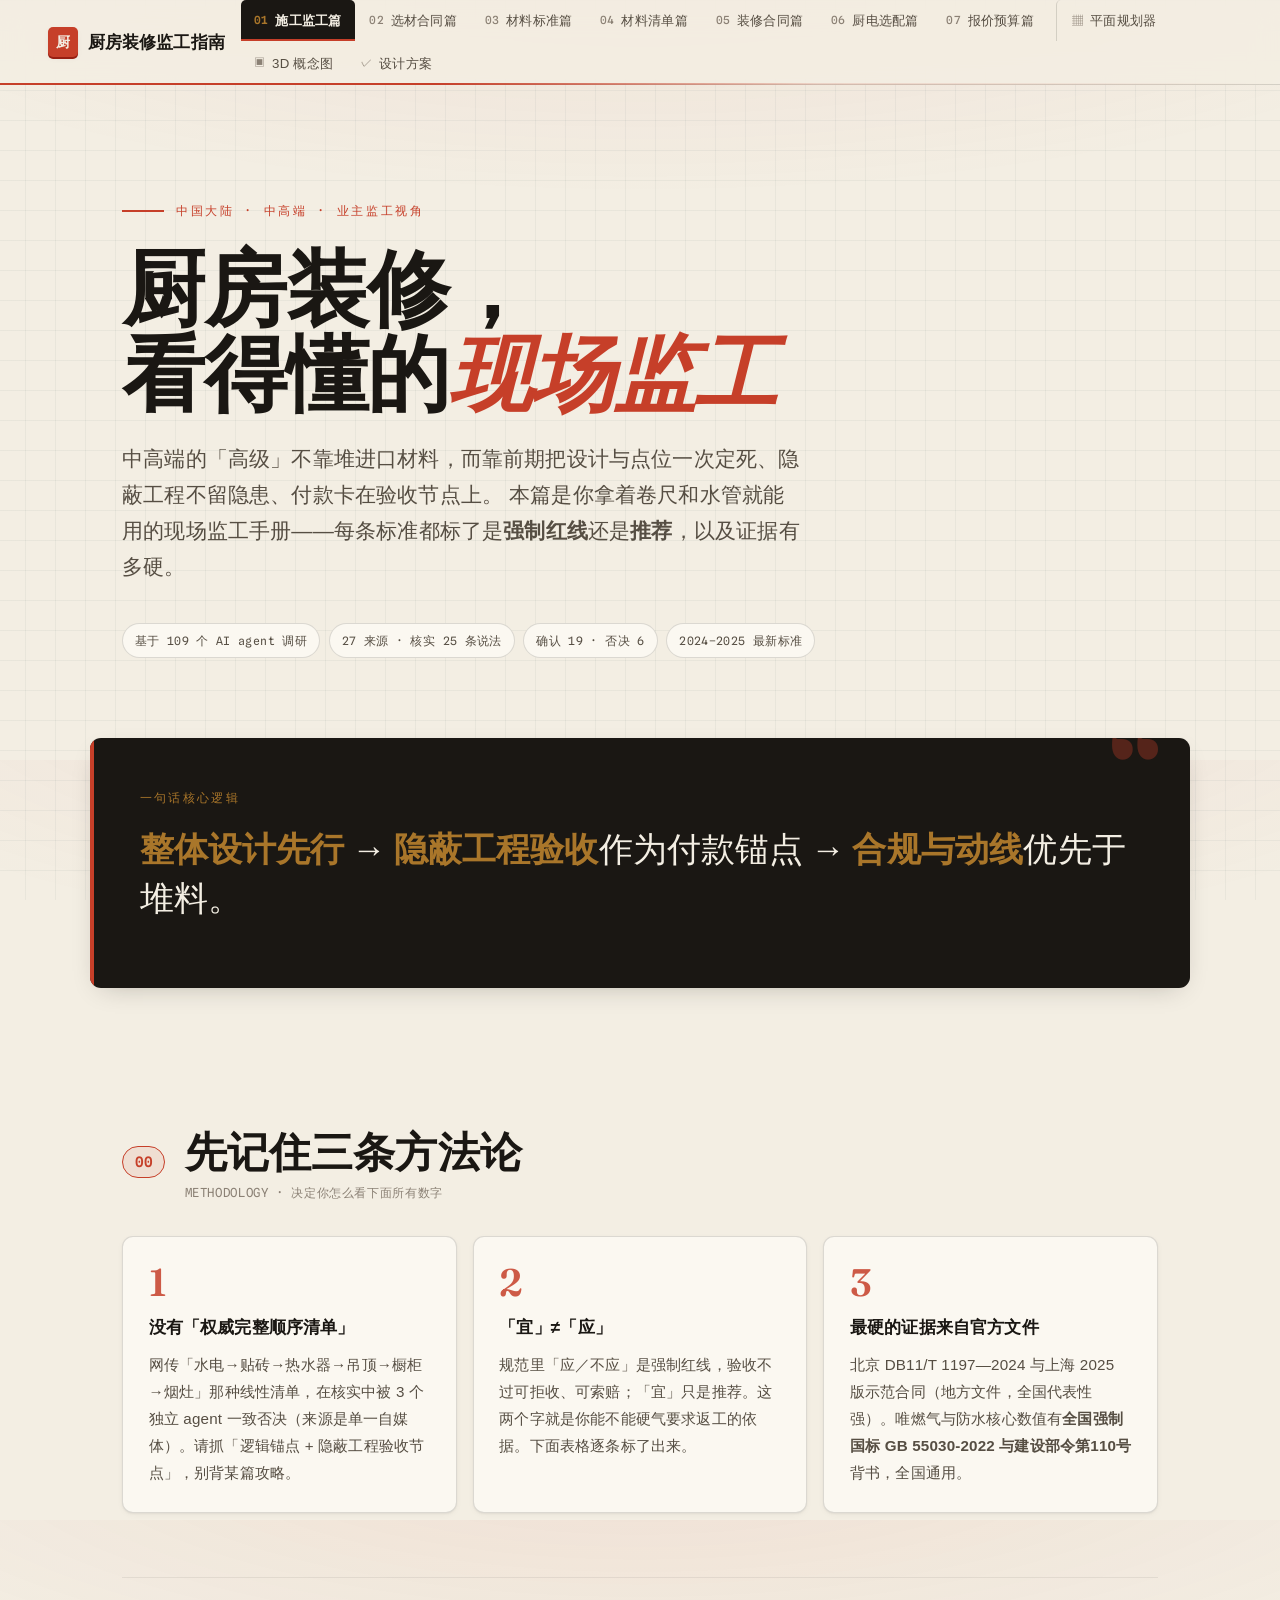
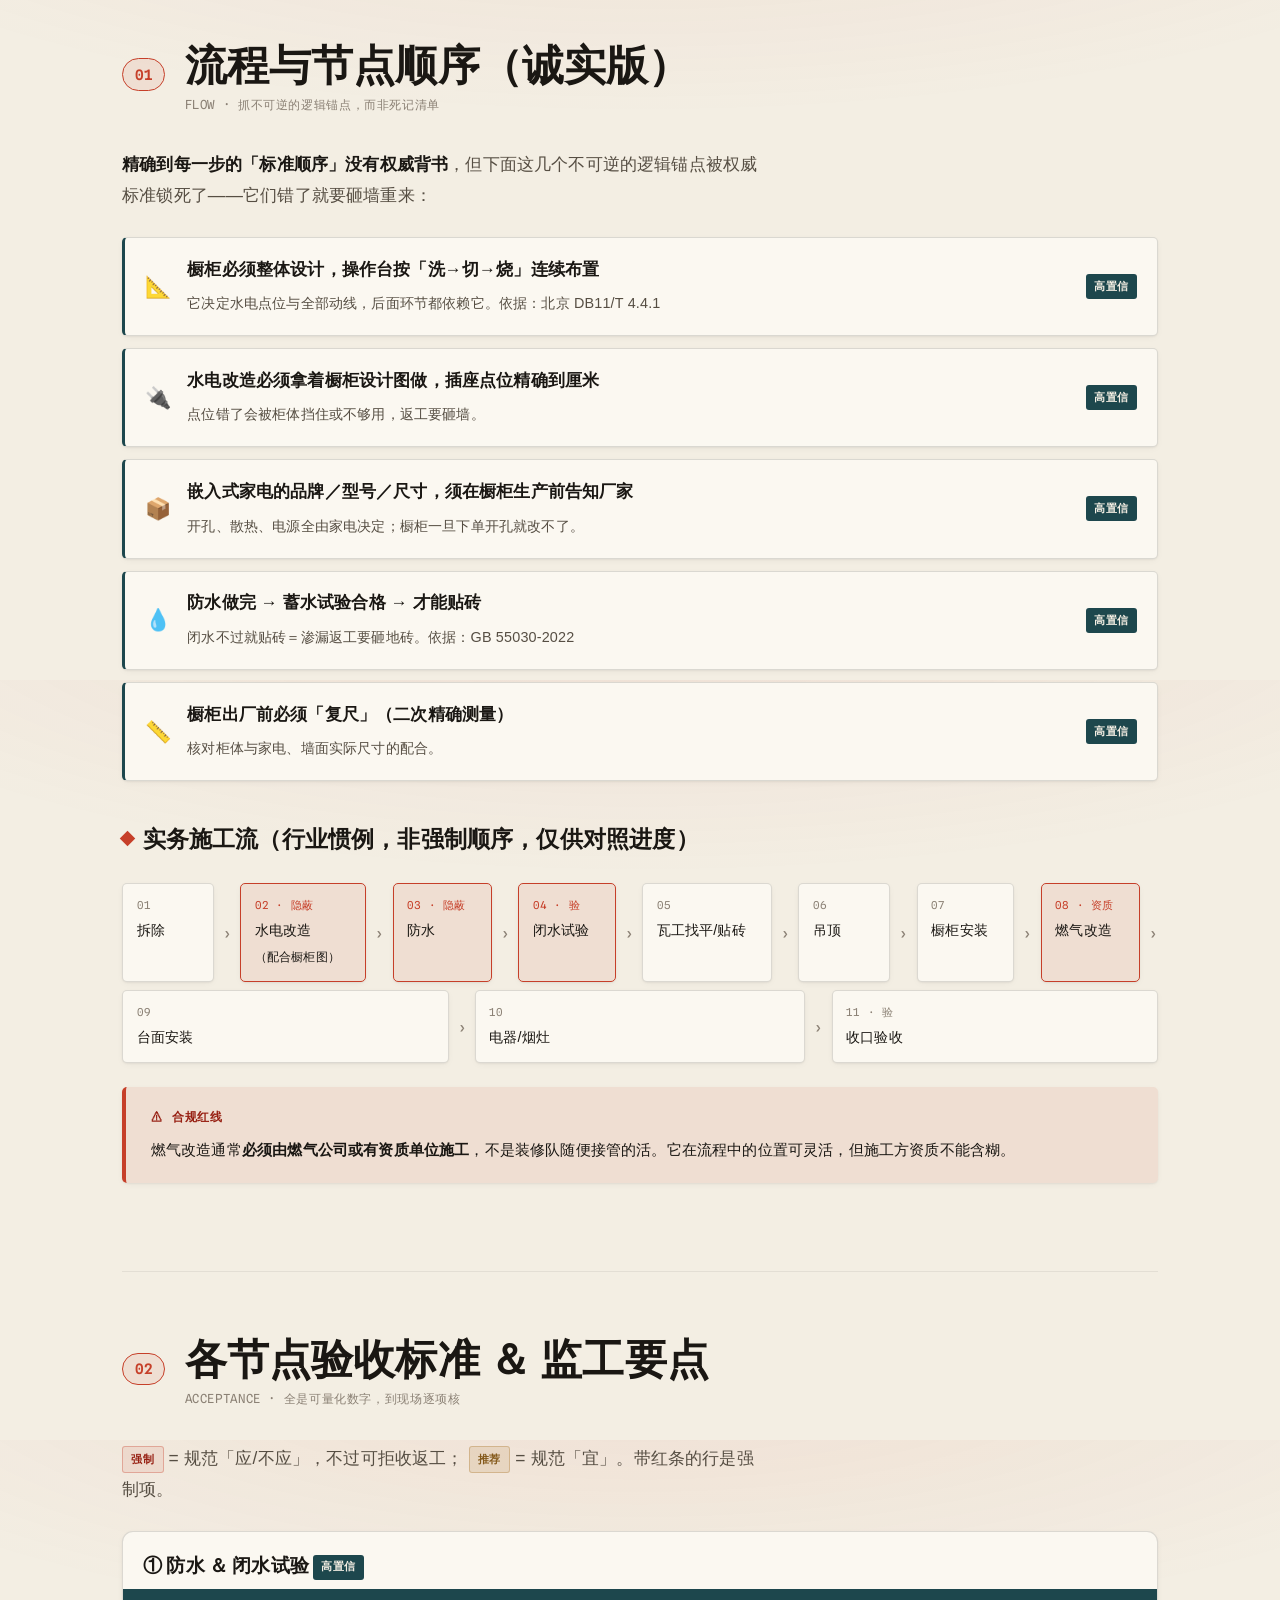
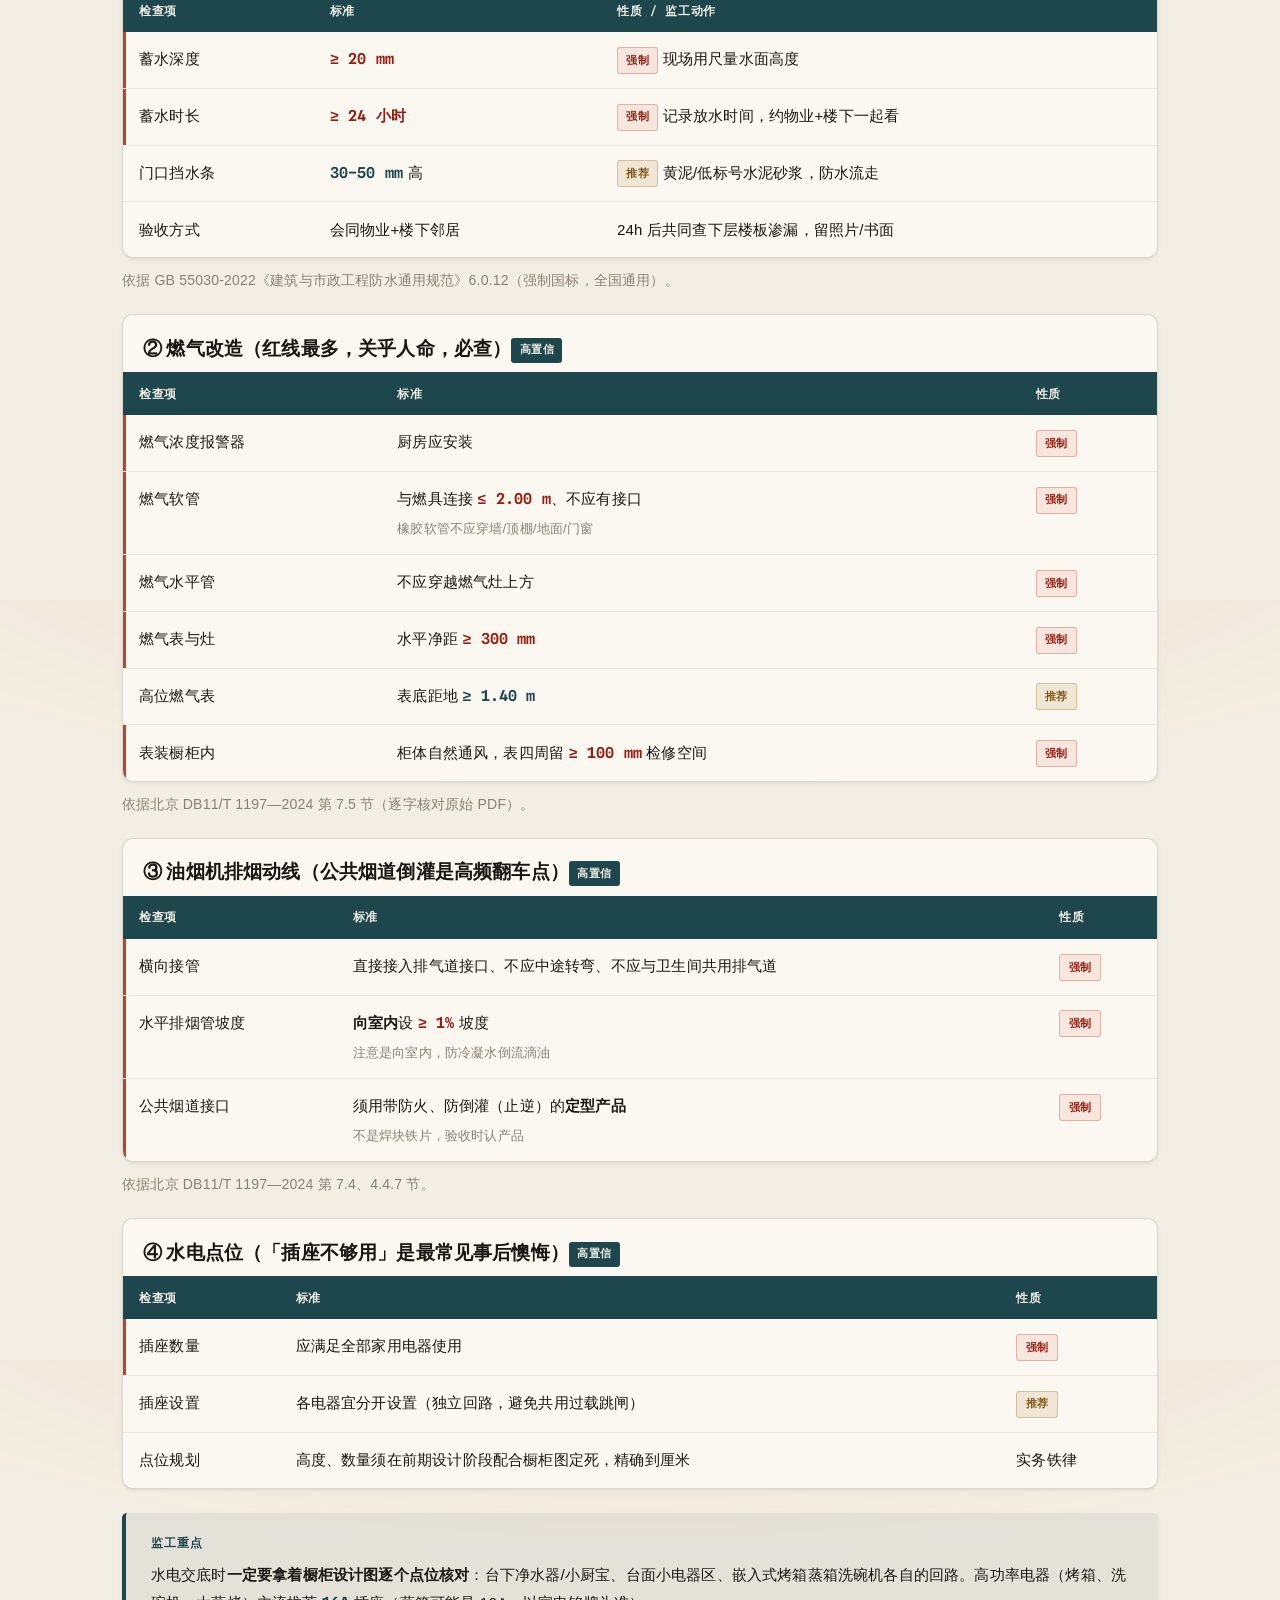
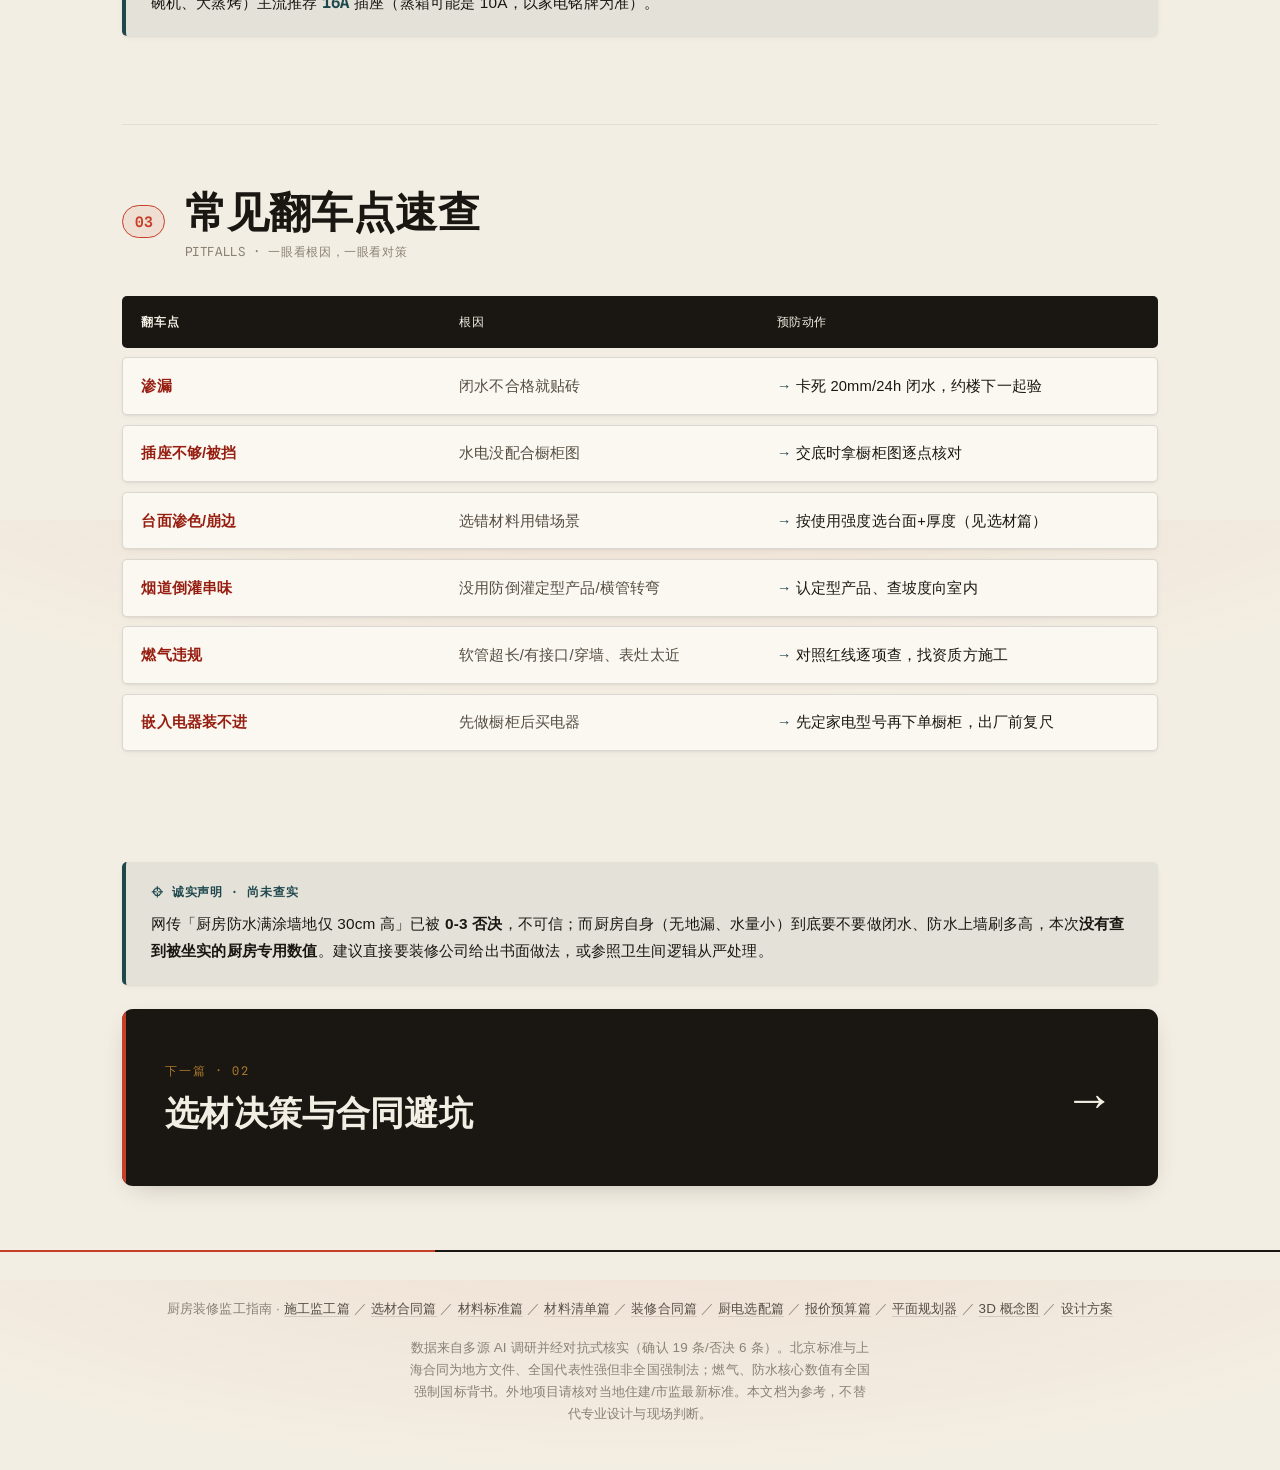
==== commit f4fdf467: "update" ====
--- a/index.html
+++ b/index.html
@@ -23,6 +23,8 @@
     <a class="nav__tab" href="materials-standards.html"><span class="idx">03</span>材料标准篇</a>
     <a class="nav__tab" href="materials-list.html"><span class="idx">04</span>材料清单篇</a>
     <a class="nav__tab" href="contract.html"><span class="idx">05</span>装修合同篇</a>
+    <a class="nav__tab" href="kitchen-appliances.html"><span class="idx">06</span>厨电选配篇</a>
+    <a class="nav__tab" href="kitchen-budget.html"><span class="idx">07</span>报价预算篇</a>
     <a class="nav__tab" href="kitchen-planner.html"><span class="idx">▦</span>平面规划器</a>
     <a class="nav__tab" href="kitchen-3d.html"><span class="idx">▣</span>3D 概念图</a>
     <a class="nav__tab" href="kitchen-design.html"><span class="idx">✓</span>设计方案</a>
@@ -258,7 +260,7 @@
 </div>
 
 <footer class="footer">
-  <p>厨房装修监工指南 · <a href="index.html">施工监工篇</a> ／ <a href="materials-contract.html">选材合同篇</a> ／ <a href="materials-standards.html">材料标准篇</a> ／ <a href="materials-list.html">材料清单篇</a> ／ <a href="contract.html">装修合同篇</a> ／ <a href="kitchen-planner.html">平面规划器</a> ／ <a href="kitchen-3d.html">3D 概念图</a> ／ <a href="kitchen-design.html">设计方案</a></p>
+  <p>厨房装修监工指南 · <a href="index.html">施工监工篇</a> ／ <a href="materials-contract.html">选材合同篇</a> ／ <a href="materials-standards.html">材料标准篇</a> ／ <a href="materials-list.html">材料清单篇</a> ／ <a href="contract.html">装修合同篇</a> ／ <a href="kitchen-appliances.html">厨电选配篇</a> ／ <a href="kitchen-budget.html">报价预算篇</a> ／ <a href="kitchen-planner.html">平面规划器</a> ／ <a href="kitchen-3d.html">3D 概念图</a> ／ <a href="kitchen-design.html">设计方案</a></p>
   <p class="disclaimer">数据来自多源 AI 调研并经对抗式核实（确认 19 条/否决 6 条）。北京标准与上海合同为地方文件、全国代表性强但非全国强制法；燃气、防水核心数值有全国强制国标背书。外地项目请核对当地住建/市监最新标准。本文档为参考，不替代专业设计与现场判断。</p>
 </footer>
 
--- a/styles.css
+++ b/styles.css
@@ -1,27 +1,38 @@
 /* ============================================================
    厨房装修监工指南 — 共享样式表
-   美学方向：施工蓝图 × 编辑杂志（warm concrete + blueprint grid + 朱红红线）
-   两个页面（index.html / materials-contract.html）共用本文件
+   美学方向：蓝图红线（Blueprint Red-Line）
+     暖骨纸面 × 蓝图细网格 × 贯穿全站的朱红红线 × 墨青工程蓝
+     Fraunces 衬线做标题，Spline Sans Mono 做工程标注/编号
+   全部内容页共用本文件；改这里 = 同时焕新全部内容页
    ============================================================ */
 
-/* ---------- 字体（Latin 走 Google Fonts，中文走系统字体优雅降级）---------- */
-@import url('https://fonts.googleapis.com/css2?family=Fraunces:opsz,wght@9..144,400;9..144,500;9..144,600;9..144,900&family=Spline+Sans+Mono:wght@400;500;600&display=swap');
+/* ---------- 字体（Latin 走 Google Fonts，中文走系统衬线/黑体优雅降级）---------- */
+@import url('https://fonts.googleapis.com/css2?family=Fraunces:ital,opsz,wght@0,9..144,400;0,9..144,500;0,9..144,600;0,9..144,900;1,9..144,500;1,9..144,600&family=Spline+Sans+Mono:wght@400;500;600&display=swap');
 
 /* ---------- 设计变量 ---------- */
 :root {
-  /* 色板：温暖水泥纸 + 炭墨 + 朱红红线 + 墨青 + 琥珀 */
-  --paper:      #f2ede2;
-  --paper-2:    #ebe4d6;
-  --paper-card: #f7f3ec;
-  --ink:        #211d17;
-  --ink-soft:   #5b5346;
-  --ink-faint:  #8a8173;
-  --red:        #c33d29;   /* 红线 / 强制 */
-  --red-deep:   #99291a;
-  --teal:       #1f4a48;   /* 次级强调 */
-  --amber:      #b8862b;   /* 推荐 / 中置信度 */
-  --line:       rgba(33, 29, 23, 0.13);
-  --line-soft:  rgba(33, 29, 23, 0.07);
+  /* 色板：暖骨纸 + 墨黑 + 朱红红线 + 墨青蓝图 + 琥珀 */
+  --paper:      #f3eee3;   /* 暖骨纸面 */
+  --paper-2:    #e9e0cf;   /* 抬升面/表头 */
+  --paper-3:    #ddd0bb;   /* 更深的边 */
+  --paper-card: #fbf8f1;   /* 卡片面 */
+  --ink:        #1a1713;   /* 暖黑 */
+  --ink-soft:   #564e43;
+  --ink-faint:  #8b8175;
+  --red:        #c63f29;   /* 朱红 / 红线 / 强制 */
+  --red-deep:   #971f12;
+  --red-wash:   rgba(198, 63, 41, 0.09);
+  --teal:       #1d474d;   /* 墨青 / 蓝图 / 次级强调（保留旧变量名以兼容内容）*/
+  --teal-wash:  rgba(29, 71, 77, 0.07);
+  --amber:      #a9762a;   /* 推荐 / 中置信度 */
+  --grid:       rgba(29, 71, 77, 0.05);   /* 蓝图网格线 */
+  --line:       rgba(26, 23, 19, 0.14);
+  --line-soft:  rgba(26, 23, 19, 0.07);
+
+  /* 阴影：暖调、柔和、有层次 */
+  --shadow-sm: 0 1px 2px rgba(26,23,19,.05), 0 2px 8px -2px rgba(26,23,19,.06);
+  --shadow-md: 0 8px 26px -12px rgba(26,23,19,.30);
+  --shadow-lg: 0 26px 60px -22px rgba(26,23,19,.40);
 
   /* 字体族 */
   --font-display: "Fraunces", "Songti SC", "STSong", Georgia, serif;
@@ -29,191 +40,263 @@
   --font-mono:    "Spline Sans Mono", "SF Mono", "JetBrains Mono", ui-monospace, monospace;
 
   /* 节奏 */
-  --maxw: 1080px;
-  --radius: 4px;
+  --maxw: 1100px;
+  --radius: 5px;
+  --radius-lg: 11px;
 }
 
 /* ---------- reset ---------- */
 *, *::before, *::after { box-sizing: border-box; margin: 0; padding: 0; }
 
 html { scroll-behavior: smooth; -webkit-text-size-adjust: 100%; }
+
+::selection { background: var(--red); color: var(--paper); }
+
+:focus-visible {
+  outline: 2px solid var(--red);
+  outline-offset: 2px;
+  border-radius: 2px;
+}
 
 body {
   font-family: var(--font-body);
   background-color: var(--paper);
   color: var(--ink);
-  line-height: 1.75;
+  line-height: 1.78;
   font-size: 17px;
   letter-spacing: 0.01em;
-  /* 蓝图网格 + 极淡颗粒，营造图纸/水泥质感 */
+  /* 蓝图细网格 + 顶部朱红微光，营造图纸/工地质感 */
   background-image:
-    linear-gradient(rgba(31, 74, 72, 0.045) 1px, transparent 1px),
-    linear-gradient(90deg, rgba(31, 74, 72, 0.045) 1px, transparent 1px),
-    radial-gradient(circle at 50% 0%, rgba(195, 61, 41, 0.04), transparent 60%);
-  background-size: 34px 34px, 34px 34px, 100% 720px;
+    linear-gradient(var(--grid) 1px, transparent 1px),
+    linear-gradient(90deg, var(--grid) 1px, transparent 1px),
+    radial-gradient(125% 65% at 50% -12%, var(--red-wash), transparent 58%);
+  background-size: 30px 30px, 30px 30px, 100% 760px;
+  background-position: center top;
   background-attachment: fixed, fixed, scroll;
   text-rendering: optimizeLegibility;
   -webkit-font-smoothing: antialiased;
 }
 
-/* ---------- 顶部阅读进度条 ---------- */
+/* ---------- 顶部阅读进度条（朱红→琥珀的红线）---------- */
 .progress {
   position: fixed;
   top: 0; left: 0;
   height: 3px;
   width: 0%;
   background: linear-gradient(90deg, var(--red), var(--amber));
+  box-shadow: 0 0 12px rgba(198,63,41,.4);
   z-index: 200;
   transition: width 0.1s linear;
 }
 
-/* ---------- 导航（两页共用，承载互相跳转）---------- */
+/* ============================================================
+   导航：图纸索引册（全部内容页共用，承载互相跳转）
+   底部一条朱红红线 = 全站招牌；标签即"图纸编号 + 名称"
+   ============================================================ */
 .nav {
   position: sticky;
   top: 0;
   z-index: 100;
   display: flex;
-  align-items: center;
+  align-items: stretch;
   justify-content: space-between;
   gap: 1rem;
-  padding: 0.85rem clamp(1rem, 4vw, 3rem);
-  background: rgba(242, 237, 226, 0.86);
-  backdrop-filter: blur(12px);
+  padding: 0 clamp(1rem, 4vw, 3rem);
+  min-height: 62px;
+  background: rgba(243, 238, 227, 0.82);
+  backdrop-filter: blur(14px) saturate(1.3);
+  -webkit-backdrop-filter: blur(14px) saturate(1.3);
   border-bottom: 1px solid var(--line);
 }
+/* 招牌红线：在导航底部画一条渐隐的朱红工程线 */
+.nav::after {
+  content: "";
+  position: absolute;
+  left: 0; right: 0; bottom: -1px;
+  height: 2px;
+  background: linear-gradient(90deg, var(--red) 0%, var(--red) 34%, rgba(198,63,41,.15) 64%, transparent 100%);
+}
 
 .nav__brand {
   font-family: var(--font-display);
   font-weight: 600;
-  font-size: 1.05rem;
-  letter-spacing: 0.02em;
+  font-size: 1.06rem;
+  letter-spacing: 0.01em;
   display: flex;
   align-items: center;
-  gap: 0.55rem;
+  gap: 0.6rem;
   color: var(--ink);
   text-decoration: none;
   white-space: nowrap;
+  align-self: center;
 }
 .nav__brand .mark {
   display: inline-grid;
   place-items: center;
-  width: 26px; height: 26px;
+  width: 30px; height: 30px;
   background: var(--red);
   color: var(--paper);
   font-family: var(--font-mono);
-  font-size: 0.85rem;
+  font-size: 0.9rem;
   font-weight: 600;
   border-radius: var(--radius);
-}
-
-.nav__tabs { display: flex; flex-wrap: wrap; gap: 0.4rem; }
-
-/* tab 是页面间互相跳转的入口 */
+  box-shadow: 0 2px 0 0 var(--red-deep), var(--shadow-sm);
+  transition: transform 0.2s ease;
+}
+.nav__brand:hover .mark { transform: translateY(-1px) rotate(-3deg); }
+
+.nav__tabs {
+  display: flex;
+  align-items: stretch;
+  flex-wrap: wrap;
+  gap: 0.1rem;
+}
+
+/* tab = 图纸索引条：mono 编号 + 名称，hover/当前页用朱红下划线点亮 */
 .nav__tab {
   position: relative;
-  font-size: 0.84rem;
+  display: inline-flex;
+  align-items: center;
+  gap: 0.42rem;
+  font-size: 0.83rem;
   font-weight: 500;
-  letter-spacing: 0.03em;
+  letter-spacing: 0.02em;
   text-decoration: none;
   color: var(--ink-soft);
-  padding: 0.45rem 0.85rem;
-  border-radius: 999px;
-  border: 1px solid transparent;
-  transition: color 0.2s, background 0.2s, border-color 0.2s;
-  white-space: nowrap;
+  padding: 0.55rem 0.82rem;
+  border-radius: var(--radius) var(--radius) 0 0;
+  transition: color 0.2s, background 0.2s;
 }
 .nav__tab .idx {
   font-family: var(--font-mono);
   font-size: 0.7rem;
   color: var(--ink-faint);
-  margin-right: 0.35rem;
+  transition: color 0.2s;
+}
+/* 下划线：hover 时从左展开 */
+.nav__tab::after {
+  content: "";
+  position: absolute;
+  left: 0.82rem; right: 0.82rem; bottom: 0.42rem;
+  height: 2px;
+  background: var(--red);
+  border-radius: 2px;
+  transform: scaleX(0);
+  transform-origin: left;
+  transition: transform 0.26s cubic-bezier(.2,.7,.3,1);
 }
 .nav__tab:hover { color: var(--ink); background: var(--paper-2); }
+.nav__tab:hover .idx { color: var(--red); }
+.nav__tab:hover::after { transform: scaleX(1); }
+
+/* 当前页：墨黑实心索引条，编号转琥珀，底部连着红线 */
 .nav__tab[aria-current="page"] {
   color: var(--paper);
   background: var(--ink);
-  border-color: var(--ink);
-}
-.nav__tab[aria-current="page"] .idx { color: rgba(242, 237, 226, 0.6); }
+  font-weight: 600;
+}
+.nav__tab[aria-current="page"] .idx { color: var(--amber); }
+.nav__tab[aria-current="page"]::after { transform: scaleX(1); left: 0; right: 0; bottom: 0; border-radius: 0; }
+
+/* 内容篇 / 工具 分组：在第一个工具标签前加一道淡分隔 */
+.nav__tab[href="kitchen-planner.html"] {
+  margin-left: 0.45rem;
+  padding-left: 0.95rem;
+  border-left: 1px solid var(--line);
+}
 
 /* ---------- 容器 ---------- */
 .wrap { max-width: var(--maxw); margin: 0 auto; padding: 0 clamp(1rem, 4vw, 2rem); }
 
-/* ---------- Hero ---------- */
+/* ============================================================
+   Hero
+   ============================================================ */
 .hero {
-  padding: clamp(3.5rem, 9vw, 7rem) clamp(1rem, 4vw, 2rem) clamp(2.5rem, 5vw, 4rem);
+  padding: clamp(3.5rem, 9vw, 7.5rem) clamp(1rem, 4vw, 2rem) clamp(2.5rem, 5vw, 4rem);
   max-width: var(--maxw);
   margin: 0 auto;
+  position: relative;
 }
 .hero__kicker {
   font-family: var(--font-mono);
-  font-size: 0.78rem;
+  font-size: 0.76rem;
   letter-spacing: 0.22em;
   text-transform: uppercase;
   color: var(--red);
   display: flex;
   align-items: center;
   gap: 0.75rem;
-  margin-bottom: 1.4rem;
+  margin-bottom: 1.5rem;
 }
 .hero__kicker::before {
   content: "";
-  width: 38px; height: 2px;
+  width: 42px; height: 2px;
   background: var(--red);
 }
 .hero__title {
   font-family: var(--font-display);
   font-weight: 600;
-  font-size: clamp(2.6rem, 7vw, 4.8rem);
-  line-height: 1.04;
-  letter-spacing: -0.01em;
-  margin-bottom: 1.5rem;
+  font-size: clamp(2.7rem, 7.4vw, 5.2rem);
+  line-height: 1.02;
+  letter-spacing: -0.015em;
+  margin-bottom: 1.6rem;
 }
 .hero__title em {
   font-style: italic;
   color: var(--red);
 }
 .hero__lede {
-  font-size: clamp(1.05rem, 2.2vw, 1.3rem);
-  max-width: 56ch;
+  font-size: clamp(1.05rem, 2.2vw, 1.32rem);
+  max-width: 58ch;
   color: var(--ink-soft);
   line-height: 1.7;
 }
 .hero__meta {
-  margin-top: 2.2rem;
+  margin-top: 2.4rem;
   display: flex;
   flex-wrap: wrap;
-  gap: 0.6rem;
+  gap: 0.55rem;
 }
 .chip {
   font-family: var(--font-mono);
   font-size: 0.72rem;
-  letter-spacing: 0.04em;
-  padding: 0.35rem 0.7rem;
+  letter-spacing: 0.03em;
+  padding: 0.4rem 0.75rem;
   border: 1px solid var(--line);
   border-radius: 999px;
   color: var(--ink-soft);
   background: var(--paper-card);
-}
+  transition: border-color 0.2s, color 0.2s, transform 0.2s;
+}
+.chip:hover { border-color: var(--red); color: var(--red); transform: translateY(-1px); }
 
 /* ---------- 核心逻辑大引文 ---------- */
 .creed {
   max-width: var(--maxw);
   margin: 1rem auto clamp(3rem, 6vw, 5rem);
-  padding: clamp(1.8rem, 4vw, 3rem);
+  padding: clamp(1.9rem, 4vw, 3.1rem);
   background: var(--ink);
   color: var(--paper);
-  border-radius: var(--radius);
+  border-radius: var(--radius-lg);
   position: relative;
   overflow: hidden;
+  box-shadow: var(--shadow-md);
+}
+/* 左侧朱红竖线 + 巨大引号 */
+.creed::after {
+  content: "";
+  position: absolute;
+  left: 0; top: 0; bottom: 0;
+  width: 4px;
+  background: var(--red);
 }
 .creed::before {
   content: "“";
   position: absolute;
-  top: -2.2rem; right: 1.5rem;
-  font-family: var(--font-display);
-  font-size: 11rem;
-  color: rgba(195, 61, 41, 0.35);
+  top: -2.6rem; right: 1.6rem;
+  font-family: var(--font-display);
+  font-size: 12rem;
+  color: rgba(198, 63, 41, 0.34);
   line-height: 1;
 }
 .creed__label {
@@ -222,28 +305,31 @@
   letter-spacing: 0.2em;
   text-transform: uppercase;
   color: var(--amber);
-  margin-bottom: 0.9rem;
+  margin-bottom: 1rem;
 }
 .creed__text {
   font-family: var(--font-display);
-  font-size: clamp(1.4rem, 3.4vw, 2.1rem);
-  line-height: 1.4;
+  font-size: clamp(1.4rem, 3.4vw, 2.15rem);
+  line-height: 1.42;
   font-weight: 500;
   position: relative;
   z-index: 1;
 }
 .creed__text b { color: var(--amber); font-weight: 600; }
 
-/* ---------- 章节 ---------- */
-.section { padding: clamp(2.5rem, 5vw, 4rem) 0; }
+/* ============================================================
+   章节
+   ============================================================ */
+.section { padding: clamp(2.6rem, 5vw, 4.2rem) 0; }
 .section + .section { border-top: 1px solid var(--line-soft); }
 
 .section__head {
   display: flex;
   align-items: baseline;
   gap: 1.2rem;
-  margin-bottom: 2.2rem;
-}
+  margin-bottom: 2.3rem;
+}
+/* 章节编号：图纸圆牌 */
 .section__num {
   font-family: var(--font-mono);
   font-size: 0.9rem;
@@ -251,49 +337,57 @@
   color: var(--red);
   border: 1.5px solid var(--red);
   border-radius: 999px;
-  padding: 0.15rem 0.7rem;
+  padding: 0.16rem 0.72rem;
   flex-shrink: 0;
   margin-top: 0.4rem;
+  background: var(--red-wash);
 }
 .section__title {
   font-family: var(--font-display);
   font-weight: 600;
-  font-size: clamp(1.7rem, 4vw, 2.6rem);
+  font-size: clamp(1.7rem, 4vw, 2.65rem);
   line-height: 1.12;
 }
 .section__title small {
   display: block;
   font-family: var(--font-mono);
-  font-size: 0.8rem;
+  font-size: 0.78rem;
   font-weight: 400;
   letter-spacing: 0.05em;
   color: var(--ink-faint);
-  margin-top: 0.5rem;
-}
-
-.lead-p { font-size: 1.08rem; color: var(--ink-soft); max-width: 64ch; margin-bottom: 1.6rem; }
+  margin-top: 0.55rem;
+}
+
+.lead-p { font-size: 1.09rem; color: var(--ink-soft); max-width: 66ch; margin-bottom: 1.6rem; }
 .lead-p strong { color: var(--ink); }
 
 /* ---------- 通用文本元素 ---------- */
 h3.block-title {
   font-family: var(--font-display);
-  font-size: 1.4rem;
-  font-weight: 600;
-  margin: 2.2rem 0 1rem;
+  font-size: 1.45rem;
+  font-weight: 600;
+  margin: 2.3rem 0 1rem;
   display: flex;
   align-items: center;
   gap: 0.6rem;
 }
 h3.block-title::before {
   content: "";
-  width: 10px; height: 10px;
+  width: 11px; height: 11px;
   background: var(--red);
   transform: rotate(45deg);
   flex-shrink: 0;
 }
 p { margin-bottom: 1rem; }
 strong { font-weight: 600; }
-a.inline { color: var(--red-deep); text-decoration: underline; text-underline-offset: 3px; }
+a.inline {
+  color: var(--red-deep);
+  text-decoration: underline;
+  text-decoration-color: rgba(151,31,18,.4);
+  text-underline-offset: 3px;
+  transition: text-decoration-color 0.2s;
+}
+a.inline:hover { text-decoration-color: var(--red); }
 
 /* ---------- 徽章：强制 / 推荐 / 置信度 ---------- */
 .badge {
@@ -304,13 +398,13 @@
   font-size: 0.68rem;
   font-weight: 600;
   letter-spacing: 0.04em;
-  padding: 0.16rem 0.5rem;
+  padding: 0.18rem 0.52rem;
   border-radius: 3px;
   white-space: nowrap;
   vertical-align: middle;
 }
-.badge--must  { background: rgba(195, 61, 41, 0.13);  color: var(--red-deep); border: 1px solid rgba(195, 61, 41, 0.3); }
-.badge--rec   { background: rgba(184, 134, 43, 0.14); color: #8a6418;        border: 1px solid rgba(184, 134, 43, 0.32); }
+.badge--must  { background: var(--red-wash);  color: var(--red-deep); border: 1px solid rgba(198,63,41,.32); }
+.badge--rec   { background: rgba(169,118,42,.14); color: #84591a;     border: 1px solid rgba(169,118,42,.34); }
 .badge--hi    { background: var(--teal); color: var(--paper); }
 .badge--mid   { background: transparent; color: var(--teal); border: 1px solid var(--teal); }
 
@@ -319,10 +413,13 @@
 .card {
   background: var(--paper-card);
   border: 1px solid var(--line);
-  border-radius: var(--radius);
-  padding: 1.5rem;
-  position: relative;
-}
+  border-radius: var(--radius-lg);
+  padding: 1.6rem;
+  position: relative;
+  box-shadow: var(--shadow-sm);
+  transition: transform 0.2s ease, box-shadow 0.2s ease, border-color 0.2s ease;
+}
+.card:hover { transform: translateY(-3px); box-shadow: var(--shadow-md); border-color: rgba(198,63,41,.3); }
 .card__n {
   font-family: var(--font-display);
   font-size: 2.4rem;
@@ -348,9 +445,10 @@
   background: var(--paper-card);
   border: 1px solid var(--line);
   border-radius: var(--radius);
-  padding: 0.7rem 0.8rem;
+  padding: 0.72rem 0.85rem;
   position: relative;
   font-size: 0.9rem;
+  box-shadow: var(--shadow-sm);
 }
 .flow__step .s-num {
   font-family: var(--font-mono);
@@ -359,35 +457,46 @@
   display: block;
   margin-bottom: 0.2rem;
 }
-.flow__step.is-key { border-color: var(--red); background: rgba(195, 61, 41, 0.06); }
+.flow__step.is-key { border-color: var(--red); background: var(--red-wash); }
 .flow__step.is-key .s-num { color: var(--red); }
 .flow__arrow { align-self: center; color: var(--ink-faint); font-family: var(--font-mono); }
 
-/* ---------- 锚点列表 ---------- */
-.anchors { display: grid; gap: 0.75rem; margin: 1.4rem 0; }
+/* ---------- 锚点列表（关键事实条）---------- */
+.anchors { display: grid; gap: 0.75rem; margin: 1.5rem 0; }
 .anchor {
   display: grid;
   grid-template-columns: auto 1fr auto;
   gap: 1rem;
   align-items: center;
-  padding: 1rem 1.2rem;
+  padding: 1.05rem 1.25rem;
   background: var(--paper-card);
+  border: 1px solid var(--line);
   border-left: 3px solid var(--teal);
   border-radius: var(--radius);
-}
-.anchor__icon { font-size: 1.3rem; }
+  box-shadow: var(--shadow-sm);
+  transition: border-left-color 0.2s, transform 0.2s;
+}
+.anchor:hover { transform: translateX(3px); border-left-color: var(--red); }
+.anchor__icon { font-size: 1.32rem; }
 .anchor__body strong { display: block; margin-bottom: 0.2rem; }
 .anchor__body span { font-size: 0.9rem; color: var(--ink-soft); }
 
 /* ---------- 规格表 ---------- */
-.table-wrap { overflow-x: auto; margin: 1.2rem 0 0.6rem; border: 1px solid var(--line); border-radius: var(--radius); }
+.table-wrap {
+  overflow-x: auto;
+  margin: 1.3rem 0 0.6rem;
+  border: 1px solid var(--line);
+  border-radius: var(--radius-lg);
+  box-shadow: var(--shadow-sm);
+  background: var(--paper-card);
+}
 table { width: 100%; border-collapse: collapse; font-size: 0.94rem; min-width: 520px; }
 caption {
   text-align: left;
   font-family: var(--font-display);
   font-weight: 600;
-  font-size: 1.15rem;
-  padding: 1rem 1.2rem 0.4rem;
+  font-size: 1.18rem;
+  padding: 1.05rem 1.25rem 0.45rem;
   caption-side: top;
 }
 thead th {
@@ -396,43 +505,45 @@
   font-size: 0.72rem;
   letter-spacing: 0.06em;
   text-transform: uppercase;
-  color: var(--ink-faint);
+  color: var(--paper);
   font-weight: 600;
   padding: 0.7rem 1rem;
-  border-bottom: 1.5px solid var(--ink);
-  background: var(--paper-2);
-}
-tbody td { padding: 0.85rem 1rem; border-bottom: 1px solid var(--line-soft); vertical-align: top; }
+  background: var(--teal);
+}
+thead th:first-child { border-top-left-radius: 0; }
+tbody td { padding: 0.88rem 1rem; border-bottom: 1px solid var(--line-soft); vertical-align: top; }
 tbody tr:last-child td { border-bottom: none; }
-tbody tr:hover { background: rgba(31, 74, 72, 0.03); }
+tbody tr { transition: background 0.15s; }
+tbody tr:hover { background: var(--teal-wash); }
 /* 规格数值用等宽，给工程规格书质感 */
 .spec { font-family: var(--font-mono); font-weight: 600; color: var(--red-deep); white-space: nowrap; }
 .spec--ok { color: var(--teal); }
-td .sub { display: block; font-size: 0.82rem; color: var(--ink-faint); margin-top: 0.2rem; }
+td .sub { display: block; font-size: 0.82rem; color: var(--ink-faint); margin-top: 0.25rem; }
 
 /* 强制行的左侧红条 */
 tr.row-must td:first-child { box-shadow: inset 3px 0 0 var(--red); }
 
-/* ---------- 对比表（材料）---------- */
+/* ---------- 对比表（VS）---------- */
 .versus {
   display: grid;
   grid-template-columns: 140px 1fr 1fr;
   border: 1px solid var(--line);
-  border-radius: var(--radius);
+  border-radius: var(--radius-lg);
   overflow: hidden;
-  margin: 1.4rem 0;
+  margin: 1.5rem 0;
   font-size: 0.94rem;
-}
-.versus > div { padding: 0.85rem 1rem; border-bottom: 1px solid var(--line-soft); }
+  box-shadow: var(--shadow-sm);
+}
+.versus > div { padding: 0.88rem 1rem; border-bottom: 1px solid var(--line-soft); background: var(--paper-card); }
 .versus__h {
   font-family: var(--font-display);
   font-weight: 600;
-  font-size: 1.15rem;
-  background: var(--paper-2);
+  font-size: 1.16rem;
+  background: var(--paper-2) !important;
   border-bottom: 1.5px solid var(--ink) !important;
 }
-.versus__rk { font-family: var(--font-mono); font-size: 0.74rem; letter-spacing: 0.05em; color: var(--ink-faint); text-transform: uppercase; background: var(--paper-card); display: flex; align-items: center; }
-.versus__a { background: rgba(31, 74, 72, 0.04); }
+.versus__rk { font-family: var(--font-mono); font-size: 0.74rem; letter-spacing: 0.05em; color: var(--ink-faint); text-transform: uppercase; background: var(--paper-2) !important; display: flex; align-items: center; }
+.versus__a { background: var(--teal-wash) !important; }
 .versus > div:nth-last-child(-n+3) { border-bottom: none; }
 
 /* ---------- 付款阶段 stepper ---------- */
@@ -447,6 +558,7 @@
   border: 1px solid var(--line);
   border-radius: var(--radius);
   position: relative;
+  box-shadow: var(--shadow-sm);
 }
 .step::before {
   counter-increment: step;
@@ -467,10 +579,11 @@
 /* ---------- 提示框：红线警告 / 诚实声明 ---------- */
 .callout {
   margin: 1.5rem 0;
-  padding: 1.2rem 1.4rem 1.2rem 1.5rem;
+  padding: 1.25rem 1.45rem 1.25rem 1.55rem;
   border-radius: var(--radius);
   border-left: 4px solid;
   font-size: 0.96rem;
+  box-shadow: var(--shadow-sm);
 }
 .callout__tag {
   font-family: var(--font-mono);
@@ -481,9 +594,9 @@
   display: block;
   margin-bottom: 0.5rem;
 }
-.callout--warn   { background: rgba(195, 61, 41, 0.07);  border-color: var(--red); }
+.callout--warn   { background: var(--red-wash);  border-color: var(--red); }
 .callout--warn .callout__tag { color: var(--red-deep); }
-.callout--honest { background: rgba(31, 74, 72, 0.06);  border-color: var(--teal); }
+.callout--honest { background: var(--teal-wash);  border-color: var(--teal); }
 .callout--honest .callout__tag { color: var(--teal); }
 .callout p:last-child { margin-bottom: 0; }
 
@@ -493,17 +606,21 @@
   display: grid;
   grid-template-columns: 1fr 1fr 1.2fr;
   gap: 1rem;
-  padding: 0.9rem 1.1rem;
+  padding: 0.92rem 1.15rem;
   background: var(--paper-card);
   border: 1px solid var(--line);
   border-radius: var(--radius);
   font-size: 0.92rem;
-}
+  box-shadow: var(--shadow-sm);
+  transition: border-color 0.2s;
+}
+.pitfall:hover { border-color: rgba(198,63,41,.35); }
 .pitfall__t { font-weight: 600; color: var(--red-deep); }
 .pitfall__c { color: var(--ink-soft); }
 .pitfall__f { color: var(--ink); }
 .pitfall__f::before { content: "→ "; color: var(--teal); font-weight: 700; }
-.pitfall--head { background: var(--ink); color: var(--paper); font-family: var(--font-mono); font-size: 0.72rem; letter-spacing: 0.05em; text-transform: uppercase; }
+.pitfall--head { background: var(--ink); color: var(--paper); font-family: var(--font-mono); font-size: 0.72rem; letter-spacing: 0.05em; text-transform: uppercase; box-shadow: none; }
+.pitfall--head:hover { border-color: var(--line); }
 .pitfall--head .pitfall__t, .pitfall--head .pitfall__c, .pitfall--head .pitfall__f { color: var(--paper); }
 .pitfall--head .pitfall__f::before { content: ""; }
 
@@ -511,8 +628,8 @@
 .reflist { list-style: none; display: grid; gap: 0.55rem; margin: 0.4rem 0 0; }
 .reflist li {
   position: relative;
-  padding: 0.55rem 0.7rem 0.55rem 2rem;
-  background: rgba(195, 61, 41, 0.05);
+  padding: 0.6rem 0.7rem 0.6rem 2rem;
+  background: var(--red-wash);
   border-radius: var(--radius);
   font-size: 0.92rem;
   line-height: 1.55;
@@ -520,7 +637,7 @@
 .reflist li::before {
   content: "✕";
   position: absolute;
-  left: 0.65rem; top: 0.55rem;
+  left: 0.65rem; top: 0.6rem;
   color: var(--red);
   font-family: var(--font-mono);
   font-weight: 700;
@@ -529,28 +646,30 @@
 .reflist li s { color: var(--ink-soft); text-decoration-color: var(--red); }
 
 /* ---------- 来源列表 ---------- */
-.sources { list-style: none; display: grid; gap: 0.6rem; margin-top: 1rem; }
+.sources { list-style: none; display: grid; gap: 0.2rem; margin-top: 1rem; }
 .sources li {
   display: grid;
   grid-template-columns: auto 1fr;
-  gap: 0.8rem;
+  gap: 0.85rem;
   align-items: baseline;
-  padding: 0.7rem 0;
+  padding: 0.75rem 0.4rem;
   border-bottom: 1px solid var(--line-soft);
   font-size: 0.92rem;
-}
+  transition: background 0.15s;
+}
+.sources li:hover { background: var(--paper-2); }
 .sources .q {
   font-family: var(--font-mono);
   font-size: 0.66rem;
   font-weight: 600;
   letter-spacing: 0.04em;
   text-transform: uppercase;
-  padding: 0.15rem 0.45rem;
+  padding: 0.18rem 0.48rem;
   border-radius: 3px;
   white-space: nowrap;
 }
 .q--primary { background: var(--teal); color: var(--paper); }
-.q--gov { background: var(--red); color: var(--paper); }
+.q--gov { background: var(--red-deep); color: var(--paper); }
 .q--blog { background: var(--paper-2); color: var(--ink-soft); border: 1px solid var(--line); }
 .sources b { font-weight: 600; }
 .sources em { font-style: normal; color: var(--ink-faint); font-size: 0.85rem; }
@@ -565,48 +684,82 @@
   align-items: center;
   justify-content: space-between;
   gap: 1.5rem;
-  padding: clamp(1.6rem, 4vw, 2.6rem);
+  padding: clamp(1.6rem, 4vw, 2.7rem);
   background: var(--ink);
   color: var(--paper);
-  border-radius: var(--radius);
+  border-radius: var(--radius-lg);
   text-decoration: none;
+  position: relative;
+  overflow: hidden;
+  box-shadow: var(--shadow-md);
   transition: transform 0.25s ease, background 0.25s ease;
 }
+.handoff__link::after {
+  content: "";
+  position: absolute;
+  left: 0; top: 0; bottom: 0;
+  width: 4px;
+  background: var(--red);
+  transition: width 0.25s ease;
+}
 .handoff__link:hover { transform: translateY(-3px); background: var(--red-deep); }
+.handoff__link:hover::after { width: 8px; }
 .handoff__meta { font-family: var(--font-mono); font-size: 0.74rem; letter-spacing: 0.14em; text-transform: uppercase; color: var(--amber); margin-bottom: 0.6rem; }
-.handoff__title { font-family: var(--font-display); font-size: clamp(1.4rem, 3.5vw, 2.1rem); font-weight: 600; line-height: 1.2; }
-.handoff__arrow { font-size: clamp(2rem, 5vw, 3.2rem); font-family: var(--font-display); flex-shrink: 0; }
+.handoff__title { font-family: var(--font-display); font-size: clamp(1.4rem, 3.5vw, 2.15rem); font-weight: 600; line-height: 1.2; }
+.handoff__arrow { font-size: clamp(2rem, 5vw, 3.2rem); font-family: var(--font-display); flex-shrink: 0; transition: transform 0.25s ease; }
+.handoff__link:hover .handoff__arrow { transform: translateX(6px); }
 
 /* ---------- 页脚 ---------- */
 .footer {
   margin-top: clamp(2.5rem, 5vw, 4rem);
-  padding: 2.5rem clamp(1rem, 4vw, 2rem);
-  border-top: 1px solid var(--line);
+  padding: 2.8rem clamp(1rem, 4vw, 2rem);
+  border-top: 2px solid var(--ink);
   text-align: center;
   font-size: 0.84rem;
   color: var(--ink-faint);
-}
-.footer a { color: var(--ink-soft); }
-.footer .disclaimer { max-width: 60ch; margin: 0.8rem auto 0; line-height: 1.6; }
+  position: relative;
+}
+.footer::before {
+  content: "";
+  position: absolute;
+  left: 0; top: -2px;
+  width: 34%; height: 2px;
+  background: var(--red);
+}
+.footer a { color: var(--ink-soft); text-decoration: none; border-bottom: 1px solid var(--line); transition: color 0.2s, border-color 0.2s; }
+.footer a:hover { color: var(--red); border-color: var(--red); }
+.footer .disclaimer { max-width: 62ch; margin: 0.9rem auto 0; line-height: 1.65; }
 
 /* ---------- 入场动画 ---------- */
-.reveal { opacity: 0; transform: translateY(22px); transition: opacity 0.7s ease, transform 0.7s ease; }
+.reveal { opacity: 0; transform: translateY(24px); transition: opacity 0.7s cubic-bezier(.2,.7,.3,1), transform 0.7s cubic-bezier(.2,.7,.3,1); }
 .reveal.in { opacity: 1; transform: none; }
 
 @media (prefers-reduced-motion: reduce) {
   html { scroll-behavior: auto; }
   .reveal { opacity: 1; transform: none; transition: none; }
-  .handoff__link:hover { transform: none; }
+  .handoff__link:hover, .card:hover, .anchor:hover, .chip:hover { transform: none; }
 }
 
 /* ---------- 响应式 ---------- */
+@media (max-width: 860px) {
+  .nav { gap: 0.5rem; padding: 0 1rem; }
+  /* 标签横向滚动，保留单行图纸索引册的观感 */
+  .nav__tabs {
+    flex-wrap: nowrap;
+    overflow-x: auto;
+    -webkit-overflow-scrolling: touch;
+    scrollbar-width: none;
+    margin-left: 0.25rem;
+  }
+  .nav__tabs::-webkit-scrollbar { display: none; }
+  .nav__tab { white-space: nowrap; }
+  .nav__tab[href="kitchen-planner.html"] { margin-left: 0.25rem; padding-left: 0.7rem; }
+}
+
 @media (max-width: 720px) {
   body { font-size: 16px; }
-  .nav { flex-direction: column; align-items: flex-start; gap: 0.6rem; }
-  .nav__tabs { width: 100%; }
-  .nav__tab { flex: 1; text-align: center; }
+  .versus { grid-template-columns: 100px 1fr 1fr; font-size: 0.86rem; }
   .section__head { flex-direction: column; gap: 0.6rem; }
-  .versus { grid-template-columns: 100px 1fr 1fr; font-size: 0.86rem; }
   .pitfall, .pitfall--head { grid-template-columns: 1fr; gap: 0.3rem; }
   .pitfall--head { display: none; }
   .pitfall__t::before { content: "翻车点："; color: var(--ink-faint); font-weight: 400; }
